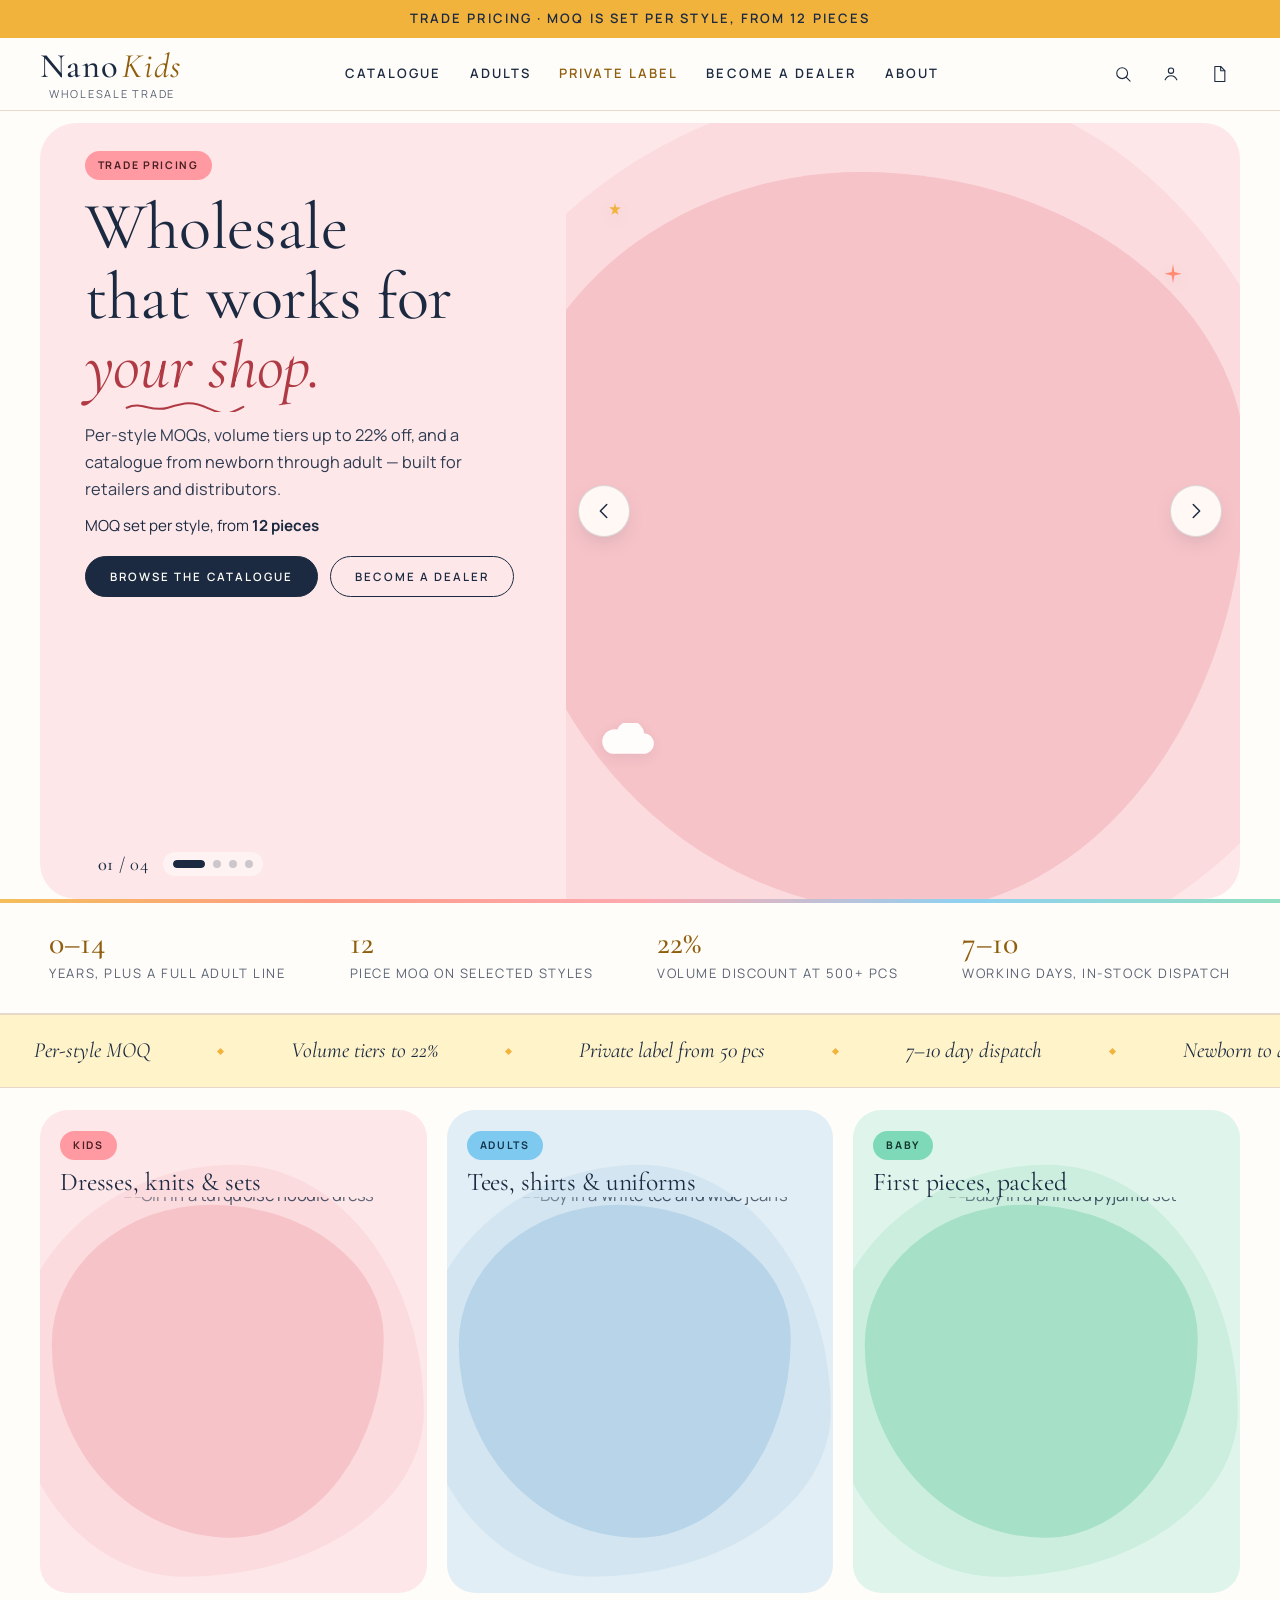
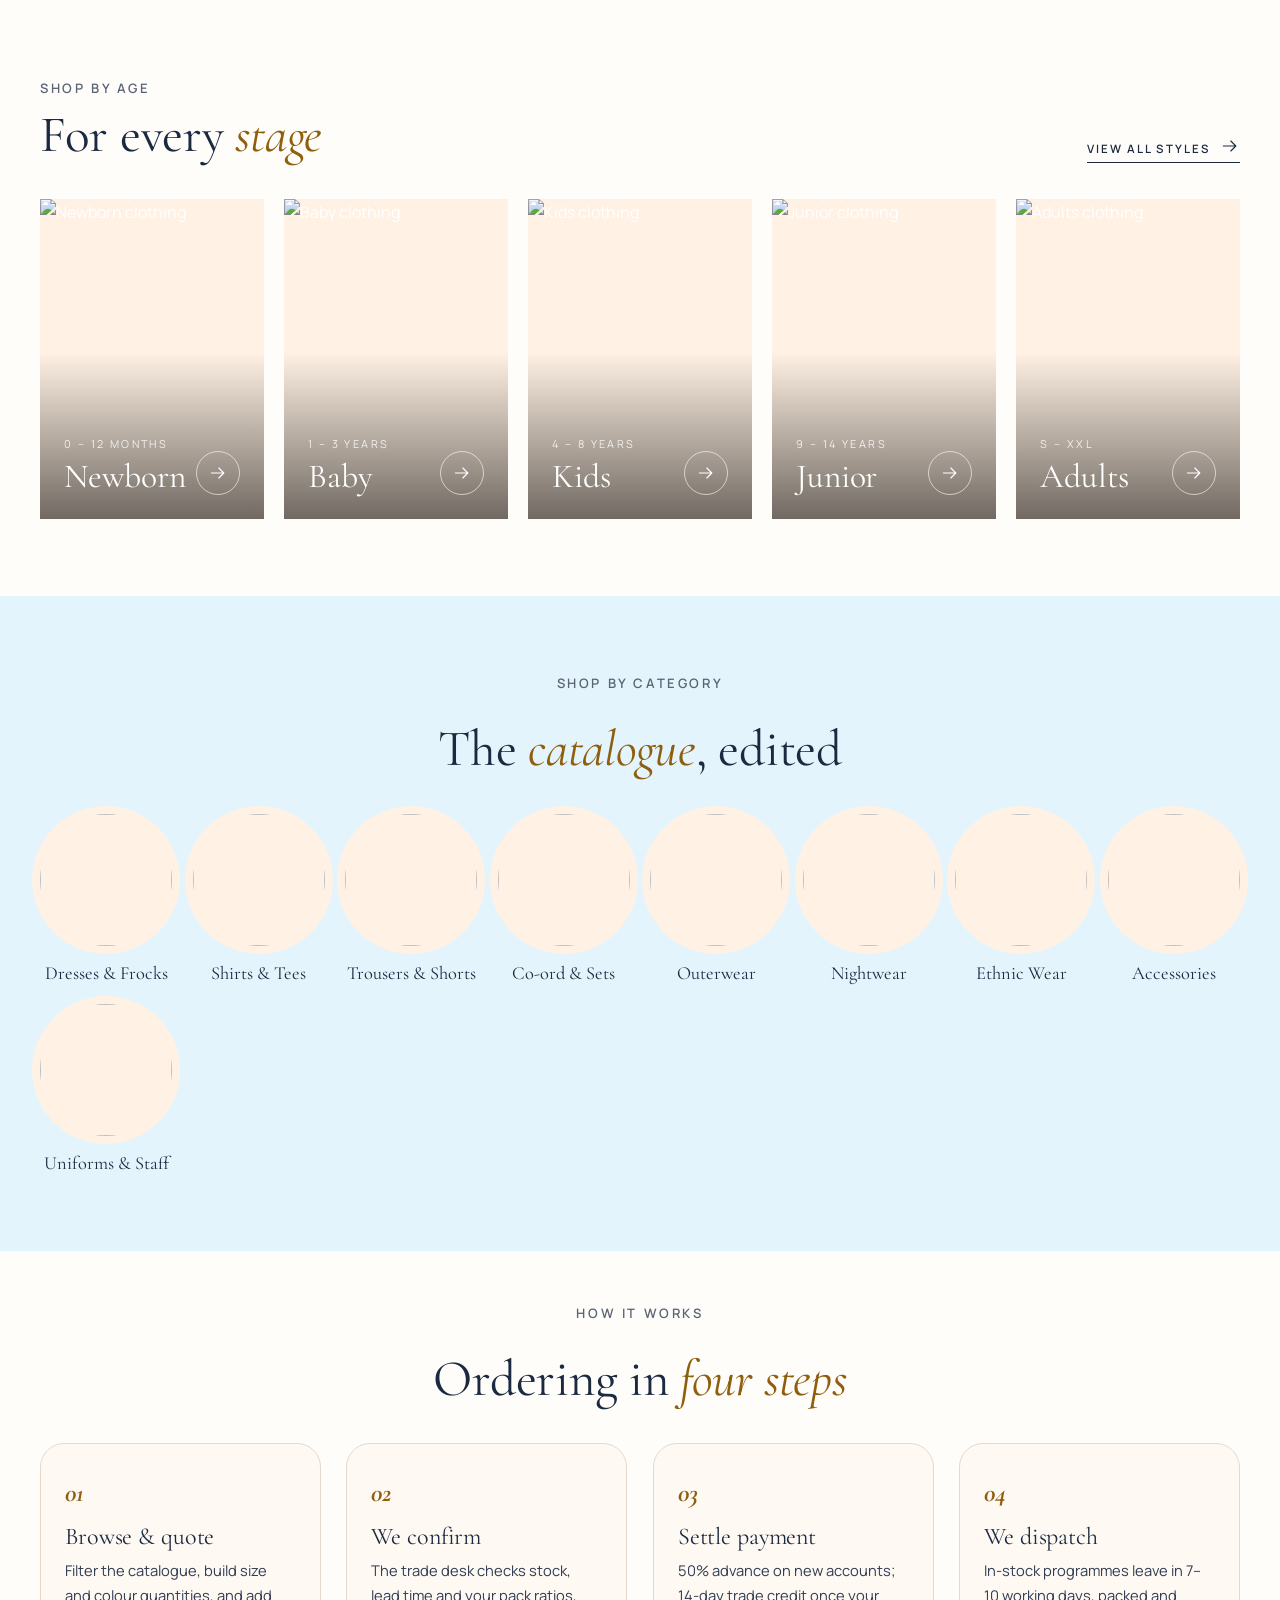
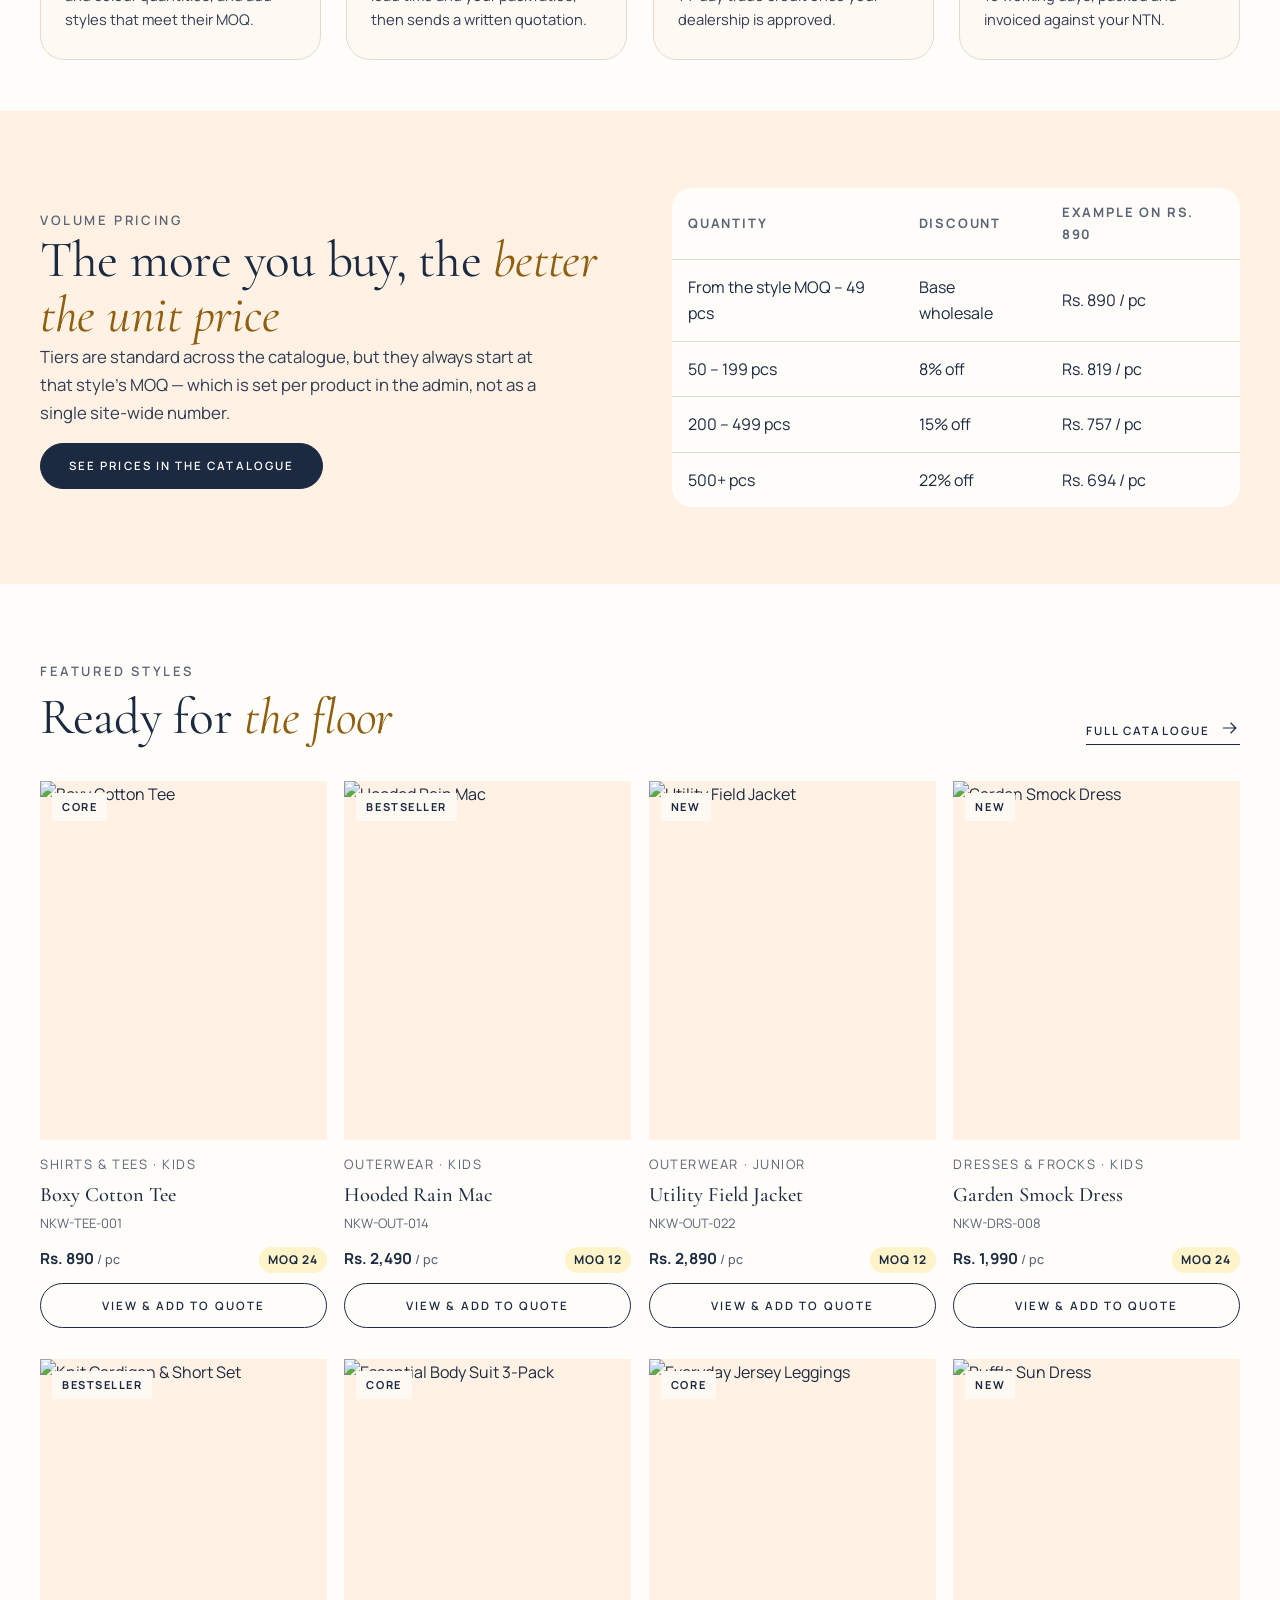
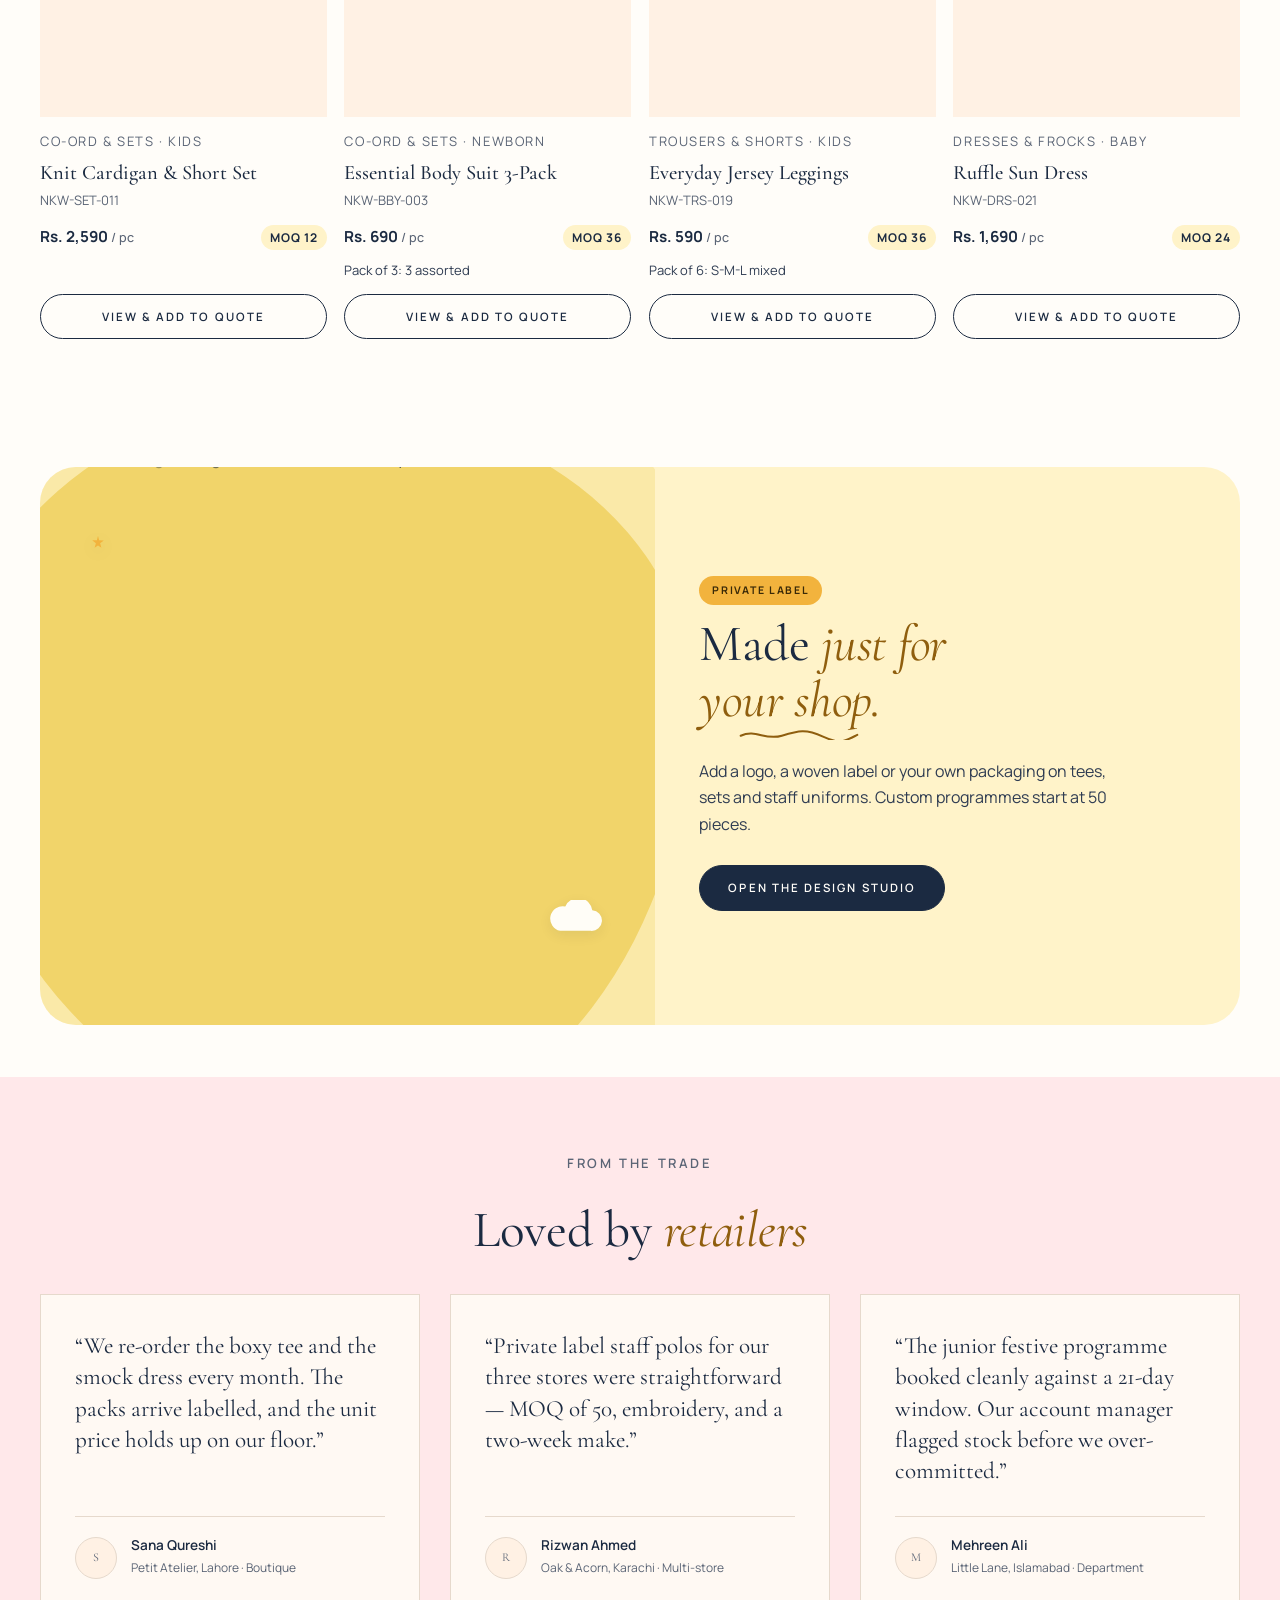
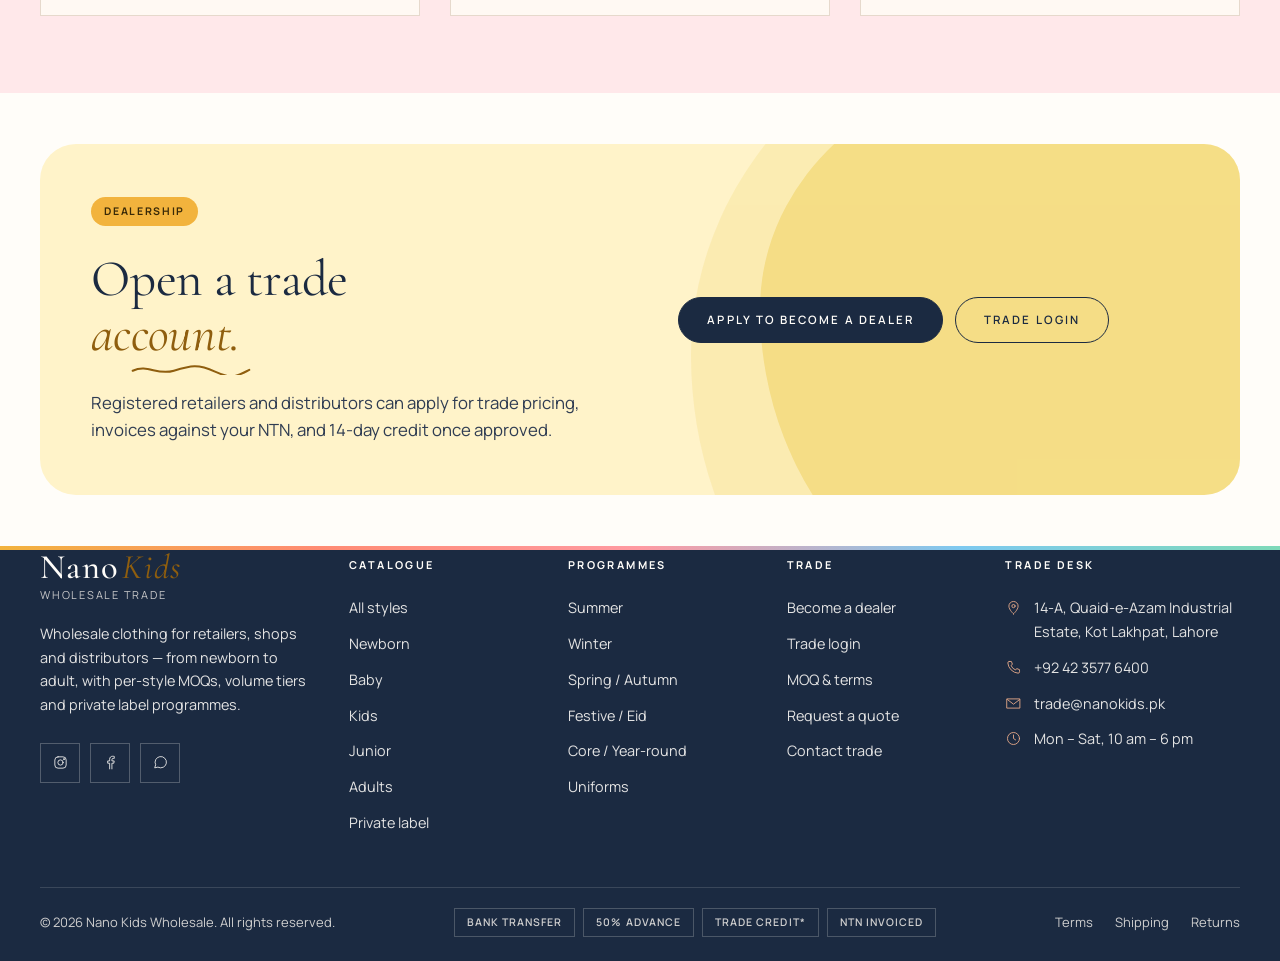
==== index.html @ cd0f7547 "Nano Kids Wholesale static UI" ====
<!DOCTYPE html>
<html lang="en">
<head>
<meta charset="utf-8">
<meta name="viewport" content="width=device-width, initial-scale=1">
<title>Nano Kids Wholesale — Trade catalogue for retailers</title>
<meta name="description" content="Wholesale clothing for retailers and distributors. Per-style MOQs, volume tiers, private label, and a catalogue from newborn to adult.">
<link rel="preconnect" href="https://fonts.googleapis.com">
<link rel="preconnect" href="https://fonts.gstatic.com" crossorigin>
<link href="https://fonts.googleapis.com/css2?family=Cormorant+Garamond:ital,wght@0,400;0,500;0,600;1,400;1,500&family=Manrope:wght@400;500;600;700&display=swap" rel="stylesheet">
<link rel="icon" href="favicon.svg" type="image/svg+xml">
<link rel="icon" href="favicon.ico" sizes="32x32">
<link rel="stylesheet" href="css/style.css">
</head>
<body data-page="home">
<main id="main">

  <section class="hero-slider hero-slider--light" aria-roledescription="carousel" aria-label="Wholesale programmes" id="heroSlider">
    <div class="hero-stage">
    <div class="hero-slides">
      <article class="hero-slide is-on hero-slide--blush" data-pos="left" aria-hidden="false" aria-label="Slide 1 of 4">
        <div class="hero-slide-inner">
          <div class="hero-slide-copy">
            <span class="hero-pill">Trade pricing</span>
            <h1>Wholesale that works for <em>your shop.<svg class="squiggle" viewBox="0 0 140 14" fill="none" aria-hidden="true"><path d="M2 9c18-8 28 6 48 0s28-8 48 1 22 7 40-2" stroke="currentColor" stroke-width="2.4" stroke-linecap="round"/></svg></em></h1>
            <p class="lead">Per-style MOQs, volume tiers up to 22% off, and a catalogue from newborn through adult — built for retailers and distributors.</p>
            <p class="hero-offer">MOQ set per style, from <b>12 pieces</b></p>
            <div class="hero-cta">
              <a class="btn btn--pill" href="catalog.html">Browse the catalogue</a>
              <a class="btn btn--pill btn--ghost" href="apply.html">Become a dealer</a>
            </div>
          </div>
          <div class="hero-slide-media">
            <div class="hero-blob" aria-hidden="true"></div>
            <div class="hero-deco" aria-hidden="true"><svg class="deco deco-star" viewBox="0 0 24 24" style="top:10%;left:6%;color:var(--sun)"><path fill="currentColor" d="M12 2.2l1.5 6.1 6.3.2-5 3.8 1.8 6.1L12 15.2 7.4 18.4l1.8-6.1-5-3.8 6.3-.2z"/></svg><svg class="deco deco-spark" viewBox="0 0 24 24" style="top:18%;right:8%;color:var(--coral)"><path fill="currentColor" d="M12 1l1.2 7.4L20 10l-6.8 1.6L12 19l-1.2-7.4L4 10l6.8-1.6z"/></svg><svg class="deco deco-cloud" viewBox="0 0 48 28" style="bottom:18%;left:4%;color:#fff"><path fill="currentColor" d="M14 24h24a8 8 0 0 0 1-16 11 11 0 0 0-21-3A8 8 0 0 0 14 24z"/></svg></div>
            <div class="hero-photo">
              <img src="https://images.pexels.com/photos/5560031/pexels-photo-5560031.jpeg?auto=compress&amp;cs=tinysrgb&amp;w=2000" alt="A young girl in a pink knit sweater, photographed in a white studio" width="2000" height="3000">
            </div>
          </div>
        </div>
      </article>
      <article class="hero-slide hero-slide--sky" data-pos="left" aria-hidden="true" aria-label="Slide 2 of 4">
        <div class="hero-slide-inner">
          <div class="hero-slide-copy">
            <span class="hero-pill">Fast dispatch</span>
            <h1>Stocked programmes, <em>reliable lead times.<svg class="squiggle" viewBox="0 0 140 14" fill="none" aria-hidden="true"><path d="M2 9c18-8 28 6 48 0s28-8 48 1 22 7 40-2" stroke="currentColor" stroke-width="2.4" stroke-linecap="round"/></svg></em></h1>
            <p class="lead">In-stock styles leave the warehouse in 7–10 working days. Made-to-order and festive programmes are booked against a confirmed window.</p>
            <p class="hero-offer">Average dispatch <b>7–10 working days</b></p>
            <div class="hero-cta">
              <a class="btn btn--pill" href="faq.html">Read trade terms</a>
              <a class="btn btn--pill btn--ghost" href="apply.html">Become a dealer</a>
            </div>
          </div>
          <div class="hero-slide-media">
            <div class="hero-blob" aria-hidden="true"></div>
            <div class="hero-deco" aria-hidden="true"><svg class="deco deco-star" viewBox="0 0 24 24" style="top:22%;right:6%;color:var(--sun)"><path fill="currentColor" d="M12 2.2l1.5 6.1 6.3.2-5 3.8 1.8 6.1L12 15.2 7.4 18.4l1.8-6.1-5-3.8 6.3-.2z"/></svg><svg class="deco deco-cloud" viewBox="0 0 48 28" style="bottom:16%;right:8%;color:#fff"><path fill="currentColor" d="M14 24h24a8 8 0 0 0 1-16 11 11 0 0 0-21-3A8 8 0 0 0 14 24z"/></svg><svg class="deco deco-spark" viewBox="0 0 24 24" style="bottom:30%;left:6%;color:var(--sky)"><path fill="currentColor" d="M12 1l1.2 7.4L20 10l-6.8 1.6L12 19l-1.2-7.4L4 10l6.8-1.6z"/></svg></div>
            <div class="hero-photo">
              <img src="https://images.pexels.com/photos/1620760/pexels-photo-1620760.jpeg?auto=compress&amp;cs=tinysrgb&amp;w=2000" alt="A girl in a navy dress and a boy in a striped set, grey studio" width="2000" height="3000">
            </div>
          </div>
        </div>
      </article>
      <article class="hero-slide hero-slide--butter" data-pos="left" aria-hidden="true" aria-label="Slide 3 of 4">
        <div class="hero-slide-inner">
          <div class="hero-slide-copy">
            <span class="hero-pill">Private label</span>
            <h1>Your name, our <em>making.<svg class="squiggle" viewBox="0 0 140 14" fill="none" aria-hidden="true"><path d="M2 9c18-8 28 6 48 0s28-8 48 1 22 7 40-2" stroke="currentColor" stroke-width="2.4" stroke-linecap="round"/></svg></em></h1>
            <p class="lead">Logo, labels and packaging on a 50-piece minimum. Use the studio to brief a tee, set or uniform programme, then add it to your quote.</p>
            <p class="hero-offer">Custom programmes from <b>50 pieces</b></p>
            <div class="hero-cta">
              <a class="btn btn--pill" href="private-label.html">Start a private label</a>
              <a class="btn btn--pill btn--ghost" href="apply.html">Become a dealer</a>
            </div>
          </div>
          <div class="hero-slide-media">
            <div class="hero-blob" aria-hidden="true"></div>
            <div class="hero-deco" aria-hidden="true"><svg class="deco deco-spark" viewBox="0 0 24 24" style="top:12%;left:8%;color:var(--sun)"><path fill="currentColor" d="M12 1l1.2 7.4L20 10l-6.8 1.6L12 19l-1.2-7.4L4 10l6.8-1.6z"/></svg><svg class="deco deco-star" viewBox="0 0 24 24" style="top:16%;right:10%;color:var(--coral)"><path fill="currentColor" d="M12 2.2l1.5 6.1 6.3.2-5 3.8 1.8 6.1L12 15.2 7.4 18.4l1.8-6.1-5-3.8 6.3-.2z"/></svg><svg class="deco deco-cloud" viewBox="0 0 48 28" style="bottom:14%;right:6%;color:#fff"><path fill="currentColor" d="M14 24h24a8 8 0 0 0 1-16 11 11 0 0 0-21-3A8 8 0 0 0 14 24z"/></svg></div>
            <div class="hero-photo">
              <img src="https://images.pexels.com/photos/17921044/pexels-photo-17921044.jpeg?auto=compress&amp;cs=tinysrgb&amp;w=2000" alt="A smiling girl in an ivory occasion dress with a flower crown" width="2000" height="3000">
            </div>
          </div>
        </div>
      </article>
      <article class="hero-slide hero-slide--mint" data-pos="left" aria-hidden="true" aria-label="Slide 4 of 4">
        <div class="hero-slide-inner">
          <div class="hero-slide-copy">
            <span class="hero-pill">Newborn to adult</span>
            <h1>One house, <em>every age.<svg class="squiggle" viewBox="0 0 140 14" fill="none" aria-hidden="true"><path d="M2 9c18-8 28 6 48 0s28-8 48 1 22 7 40-2" stroke="currentColor" stroke-width="2.4" stroke-linecap="round"/></svg></em></h1>
            <p class="lead">The same considered clothing, now including adult basics, staff uniforms and shop-floor programmes — one account, one catalogue.</p>
            <p class="hero-offer">Ages <b>0–14</b> and a full <b>adult</b> line</p>
            <div class="hero-cta">
              <a class="btn btn--pill" href="catalog.html?age=adults">Shop adult styles</a>
              <a class="btn btn--pill btn--ghost" href="apply.html">Become a dealer</a>
            </div>
          </div>
          <div class="hero-slide-media">
            <div class="hero-blob" aria-hidden="true"></div>
            <div class="hero-deco" aria-hidden="true"><svg class="deco deco-cloud" viewBox="0 0 48 28" style="top:12%;left:6%;color:#fff"><path fill="currentColor" d="M14 24h24a8 8 0 0 0 1-16 11 11 0 0 0-21-3A8 8 0 0 0 14 24z"/></svg><svg class="deco deco-star" viewBox="0 0 24 24" style="top:20%;right:8%;color:var(--sun)"><path fill="currentColor" d="M12 2.2l1.5 6.1 6.3.2-5 3.8 1.8 6.1L12 15.2 7.4 18.4l1.8-6.1-5-3.8 6.3-.2z"/></svg><svg class="deco deco-spark" viewBox="0 0 24 24" style="bottom:26%;right:10%;color:var(--mint)"><path fill="currentColor" d="M12 1l1.2 7.4L20 10l-6.8 1.6L12 19l-1.2-7.4L4 10l6.8-1.6z"/></svg></div>
            <div class="hero-photo">
              <img src="https://images.pexels.com/photos/14571367/pexels-photo-14571367.jpeg?auto=compress&amp;cs=tinysrgb&amp;w=2000" alt="Three children in white tees and grey joggers in a white studio" width="2000" height="3000">
            </div>
          </div>
        </div>
      </article>
    </div>
    <button class="hero-arrow hero-arrow--prev" type="button" aria-label="Previous slide" data-hero-prev>
      <svg viewBox="0 0 24 24" aria-hidden="true"><path d="M15 5l-7 7 7 7" fill="none" stroke="currentColor" stroke-width="1.6" stroke-linecap="round" stroke-linejoin="round"/></svg>
    </button>
    <button class="hero-arrow hero-arrow--next" type="button" aria-label="Next slide" data-hero-next>
      <svg viewBox="0 0 24 24" aria-hidden="true"><path d="M9 5l7 7-7 7" fill="none" stroke="currentColor" stroke-width="1.6" stroke-linecap="round" stroke-linejoin="round"/></svg>
    </button>
    <div class="hero-nav">
      <span class="hero-count" aria-hidden="true"><b id="heroCount">01</b> / 04</span>
      <div class="hero-dots" role="tablist" aria-label="Choose slide">
        <button class="hero-dot is-on" type="button" role="tab" aria-label="Go to slide 1" aria-current="true" data-hero-dot="0"><i></i></button>
        <button class="hero-dot" type="button" role="tab" aria-label="Go to slide 2" data-hero-dot="1"><i></i></button>
        <button class="hero-dot" type="button" role="tab" aria-label="Go to slide 3" data-hero-dot="2"><i></i></button>
        <button class="hero-dot" type="button" role="tab" aria-label="Go to slide 4" data-hero-dot="3"><i></i></button>
      </div>
    </div>
    </div>
    <p class="sr-only" id="heroStatus" aria-live="polite">Slide 1 of 4</p>
  </section>

  <div class="hero-meta-bar" data-reveal>
    <div class="wrap hero-meta">
      <div><b data-count="14" data-prefix="0–">0–14</b><span>Years, plus a full adult line</span></div>
      <div><b data-count="12" data-prefix="">12</b><span>Piece MOQ on selected styles</span></div>
      <div><b data-count="22" data-suffix="%">22%</b><span>Volume discount at 500+ pcs</span></div>
      <div><b data-count="10" data-prefix="7–">7–10</b><span>Working days, in-stock dispatch</span></div>
    </div>
  </div>

  <div class="strip" aria-hidden="true"><div class="strip-track">
    <span>Per-style MOQ</span><span>Volume tiers to 22%</span><span>Private label from 50 pcs</span><span>7–10 day dispatch</span><span>Newborn to adult</span><span>Trade credit for approved dealers</span>
    <span>Per-style MOQ</span><span>Volume tiers to 22%</span><span>Private label from 50 pcs</span><span>7–10 day dispatch</span><span>Newborn to adult</span><span>Trade credit for approved dealers</span>
  </div></div>

  <section class="promo-row">
    <div class="wrap promo-grid">
      <a class="promo-tile promo-tile--blush" href="catalog.html?age=kids">
        <div class="hero-blob" aria-hidden="true"></div>
        <div class="hero-photo"><img src="https://images.pexels.com/photos/28506036/pexels-photo-28506036.jpeg?auto=compress&amp;cs=tinysrgb&amp;w=900" alt="Girl in a turquoise hoodie dress"></div>
        <div class="promo-copy"><span class="hero-pill">Kids</span><h3>Dresses, knits &amp; sets</h3></div>
      </a>
      <a class="promo-tile promo-tile--sky" href="catalog.html?age=adults">
        <div class="hero-blob" aria-hidden="true"></div>
        <div class="hero-photo"><img src="https://images.pexels.com/photos/31703288/pexels-photo-31703288.jpeg?auto=compress&amp;cs=tinysrgb&amp;w=900" alt="Boy in a white tee and wide jeans"></div>
        <div class="promo-copy"><span class="hero-pill">Adults</span><h3>Tees, shirts &amp; uniforms</h3></div>
      </a>
      <a class="promo-tile promo-tile--mint" href="catalog.html?age=baby">
        <div class="hero-blob" aria-hidden="true"></div>
        <div class="hero-photo"><img src="https://images.pexels.com/photos/18820092/pexels-photo-18820092.jpeg?auto=compress&amp;cs=tinysrgb&amp;w=900" alt="Baby in a printed pyjama set"></div>
        <div class="promo-copy"><span class="hero-pill">Baby</span><h3>First pieces, packed</h3></div>
      </a>
    </div>
  </section>

  <section class="section">
    <div class="wrap">
      <div class="section-head" data-reveal>
        <div><span class="eyebrow">Shop by age</span><h2>For every <em>stage</em></h2></div>
        <a class="link" href="catalog.html">View all styles <svg class="ico" viewBox="0 0 24 24"><path d="M4 12h15M13 6l6 6-6 6"/></svg></a>
      </div>
      <div class="age-grid age-grid--5" id="ageGrid"></div>
    </div>
  </section>

  <section class="section section--sky">
    <div class="wrap">
      <div class="section-head section-head--center" data-reveal>
        <span class="eyebrow">Shop by category</span><h2>The <em>catalogue</em>, edited</h2>
      </div>
      <div class="cat-row" id="catRow"></div>
    </div>
  </section>

  <section class="section section--tight">
    <div class="wrap">
      <div class="section-head section-head--center" data-reveal>
        <span class="eyebrow">How it works</span><h2>Ordering in <em>four steps</em></h2>
      </div>
      <ol class="steps-row">
        <li data-reveal><b>01</b><h3>Browse &amp; quote</h3><p>Filter the catalogue, build size and colour quantities, and add styles that meet their MOQ.</p></li>
        <li data-reveal style="--d:.08s"><b>02</b><h3>We confirm</h3><p>The trade desk checks stock, lead time and your pack ratios, then sends a written quotation.</p></li>
        <li data-reveal style="--d:.16s"><b>03</b><h3>Settle payment</h3><p>50% advance on new accounts; 14-day trade credit once your dealership is approved.</p></li>
        <li data-reveal style="--d:.24s"><b>04</b><h3>We dispatch</h3><p>In-stock programmes leave in 7–10 working days, packed and invoiced against your NTN.</p></li>
      </ol>
    </div>
  </section>

  <section class="section section--sand">
    <div class="wrap tier-explainer">
      <div data-reveal>
        <span class="eyebrow">Volume pricing</span>
        <h2>The more you buy, the <em>better the unit price</em></h2>
        <p class="lead">Tiers are standard across the catalogue, but they always start at that style’s MOQ — which is set per product in the admin, not as a single site-wide number.</p>
        <a class="btn btn--pill" href="catalog.html">See prices in the catalogue</a>
      </div>
      <table class="tier-table" data-reveal>
        <thead><tr><th>Quantity</th><th>Discount</th><th>Example on Rs. 890</th></tr></thead>
        <tbody>
          <tr><td>From the style MOQ – 49 pcs</td><td>Base wholesale</td><td>Rs. 890 / pc</td></tr>
          <tr><td>50 – 199 pcs</td><td>8% off</td><td>Rs. 819 / pc</td></tr>
          <tr><td>200 – 499 pcs</td><td>15% off</td><td>Rs. 757 / pc</td></tr>
          <tr><td>500+ pcs</td><td>22% off</td><td>Rs. 694 / pc</td></tr>
        </tbody>
      </table>
    </div>
  </section>

  <section class="section">
    <div class="wrap">
      <div class="section-head" data-reveal>
        <div><span class="eyebrow">Featured styles</span><h2>Ready for <em>the floor</em></h2></div>
        <a class="link" href="catalog.html">Full catalogue <svg class="ico" viewBox="0 0 24 24"><path d="M4 12h15M13 6l6 6-6 6"/></svg></a>
      </div>
      <div class="products" id="featuredGrid"></div>
    </div>
  </section>

  <section class="section section--tight">
    <div class="wrap">
      <div class="promo-banner promo-banner--butter">
        <div class="promo-banner-media">
          <div class="hero-blob" aria-hidden="true"></div>
          <div class="hero-deco" aria-hidden="true"><svg class="deco deco-star" viewBox="0 0 24 24" style="top:12%;left:8%;color:var(--sun)"><path fill="currentColor" d="M12 2.2l1.5 6.1 6.3.2-5 3.8 1.8 6.1L12 15.2 7.4 18.4l1.8-6.1-5-3.8 6.3-.2z"/></svg><svg class="deco deco-cloud" viewBox="0 0 48 28" style="bottom:16%;right:8%;color:#fff"><path fill="currentColor" d="M14 24h24a8 8 0 0 0 1-16 11 11 0 0 0-21-3A8 8 0 0 0 14 24z"/></svg></div>
          <div class="hero-photo"><img src="https://images.pexels.com/photos/29668580/pexels-photo-29668580.jpeg?auto=compress&amp;cs=tinysrgb&amp;w=1800" alt="A girl in a gold floral dress and a boy in a formal set, studio"></div>
        </div>
        <div class="promo-banner-copy" data-reveal>
          <span class="hero-pill">Private label</span>
          <h2>Made <em>just for your shop.<svg class="squiggle" viewBox="0 0 140 14" fill="none" aria-hidden="true"><path d="M2 9c18-8 28 6 48 0s28-8 48 1 22 7 40-2" stroke="currentColor" stroke-width="2.4" stroke-linecap="round"/></svg></em></h2>
          <p>Add a logo, a woven label or your own packaging on tees, sets and staff uniforms. Custom programmes start at 50 pieces.</p>
          <a class="btn btn--pill" href="private-label.html">Open the design studio</a>
        </div>
      </div>
    </div>
  </section>

  <section class="section section--blush">
    <div class="wrap">
      <div class="section-head section-head--center" data-reveal><span class="eyebrow">From the trade</span><h2>Loved by <em>retailers</em></h2></div>
      <div class="testi-grid">
        <figure class="testi" data-reveal><blockquote>“We re-order the boxy tee and the smock dress every month. The packs arrive labelled, and the unit price holds up on our floor.”</blockquote><figcaption><span class="avatar">S</span><div><b>Sana Qureshi</b><span>Petit Atelier, Lahore · Boutique</span></div></figcaption></figure>
        <figure class="testi" data-reveal style="--d:.1s"><blockquote>“Private label staff polos for our three stores were straightforward — MOQ of 50, embroidery, and a two-week make.”</blockquote><figcaption><span class="avatar">R</span><div><b>Rizwan Ahmed</b><span>Oak &amp; Acorn, Karachi · Multi-store</span></div></figcaption></figure>
        <figure class="testi" data-reveal style="--d:.2s"><blockquote>“The junior festive programme booked cleanly against a 21-day window. Our account manager flagged stock before we over-committed.”</blockquote><figcaption><span class="avatar">M</span><div><b>Mehreen Ali</b><span>Little Lane, Islamabad · Department</span></div></figcaption></figure>
      </div>
    </div>
  </section>

  <section class="section section--tight">
    <div class="wrap">
      <div class="news-panel dealer-cta">
        <div class="hero-blob" aria-hidden="true"></div>
        <div class="news-inner">
          <div data-reveal>
            <span class="hero-pill">Dealership</span>
            <h2>Open a trade <em>account.<svg class="squiggle" viewBox="0 0 140 14" fill="none" aria-hidden="true"><path d="M2 9c18-8 28 6 48 0s28-8 48 1 22 7 40-2" stroke="currentColor" stroke-width="2.4" stroke-linecap="round"/></svg></em></h2>
            <p class="lead">Registered retailers and distributors can apply for trade pricing, invoices against your NTN, and 14-day credit once approved.</p>
          </div>
          <div data-reveal style="--d:.1s" class="dealer-cta-actions">
            <a class="btn btn--pill" href="apply.html">Apply to become a dealer</a>
            <a class="btn btn--pill btn--ghost" href="login.html">Trade login</a>
          </div>
        </div>
      </div>
    </div>
  </section>

</main>
<script src="js/data.js"></script>
<script src="js/main.js"></script>
</body>
</html>
---- css/style.css ----
/* ==========================================================================
   NANO KIDS — Design system & shared styles
   Palette: ivory / ink / terracotta, plus muted kid-friendly pastels.
   Type: Cormorant Garamond + Manrope.
   Sections: 01 Tokens · 02 Base · 03 Layout · 04 Buttons/Forms · 05 Header
             06 Home sections · 07 Product card · 08 Shop · 09 Product page
             10 Customize · 11 Cart/Checkout · 12 Drawers/Modals · 13 Footer
             14 Utilities/Animation · 15 Responsive
   ========================================================================== */

/* 01 — TOKENS ------------------------------------------------------------ */
:root {
  --ivory: #FFFDF9;
  --paper: #FFF9F3;
  --sand: #FFF1E4;
  --stone: #E8DFD4;
  --line: #E6D9CC;
  --ink: #1B2A41;
  --ink-2: #2F3C52;
  --muted: #5A6475;
  --accent: #F2B33D;       /* sunny mustard — cheerful highlight */
  --accent-dark: #D9961F;
  --accent-text: #8F5E0E;  /* WCAG AA gold on ivory / pastels */
  --accent-tint: #FFF0C9;
  --ok: #3BAF8A;

  /* cheerful, warm, playful pastels — tasteful, never neon */
  --sun: #F2B33D;
  --sun-tint: #FFF3C9;
  --mint: #7ED9B8;
  --mint-tint: #E3F8F0;
  --sky: #7EC9F0;
  --sky-tint: #E3F4FC;
  --blush: #FF9AA2;
  --blush-tint: #FFE8EA;
  --coral: #FF8B73;
  --coral-tint: #FFE6DF;

  --serif: "Cormorant Garamond", "Playfair Display", Georgia, serif;
  --sans: "Manrope", "Inter", system-ui, -apple-system, "Segoe UI", sans-serif;

  --wrap: 1360px;
  --gutter: clamp(16px, 3.2vw, 40px);
  --ease: cubic-bezier(.22, .61, .36, 1);
  --header-h: 72px;
  --announce-h: 38px;
  --chrome-h: calc(var(--announce-h) + var(--header-h));
}

/* 02 — BASE -------------------------------------------------------------- */
*, *::before, *::after { box-sizing: border-box; }
html { scroll-behavior: smooth; -webkit-text-size-adjust: 100%; }
body {
  margin: 0; background: var(--ivory); color: var(--ink); overflow-x: hidden;
  font-family: var(--sans); font-size: 16px; line-height: 1.65; font-weight: 400;
  -webkit-font-smoothing: antialiased; text-rendering: optimizeLegibility;
}
body.no-scroll { overflow: hidden; }
img, svg { display: block; max-width: 100%; }
img { height: auto; }
a { color: inherit; text-decoration: none; }
button { font: inherit; color: inherit; background: none; border: 0; padding: 0; cursor: pointer; }
ul { list-style: none; margin: 0; padding: 0; }
h1, h2, h3, h4 { font-family: var(--serif); font-weight: 400; line-height: 1.08; margin: 0; letter-spacing: -.005em; }
h1 { font-size: clamp(3rem, 6.4vw, 6rem); }
h2 { font-size: clamp(2.2rem, 4vw, 3.5rem); }
h3 { font-size: clamp(1.4rem, 2vw, 1.75rem); }
h1 em, h2 em, h3 em { font-style: italic; color: var(--accent-text); }
p { margin: 0 0 1em; }
::selection { background: var(--accent-tint); }
:focus-visible { outline: 1.5px solid var(--accent); outline-offset: 3px; }
.eyebrow { font-size: 13px; letter-spacing: .2em; text-transform: uppercase; font-weight: 600; color: var(--muted); }
.lead { font-size: 1.05rem; color: var(--ink-2); max-width: 52ch; }
.serif { font-family: var(--serif); }
.muted { color: var(--muted); }

/* 03 — LAYOUT ------------------------------------------------------------ */
.wrap { width: 100%; max-width: calc(var(--wrap) + var(--gutter) * 2); margin: 0 auto; padding: 0 var(--gutter); }
.section { padding: clamp(48px, 6vw, 88px) 0; }
.section--tight { padding: clamp(32px, 4vw, 56px) 0; }
.section--sand { background: var(--sand); }
.section--paper { background: var(--paper); }
.section--ink { background: var(--ink); color: var(--ivory); }
.section--sun { background: var(--sun-tint); }
.section--mint { background: var(--mint-tint); }
.section--sky { background: var(--sky-tint); }
.section--blush { background: var(--blush-tint); }
.section--coral { background: var(--coral-tint); }
.section { position: relative; }
.section-head { display: flex; align-items: flex-end; justify-content: space-between; gap: 20px; margin-bottom: clamp(20px, 3vw, 36px); }
.section-head .eyebrow { display: block; margin-bottom: 8px; }
.section-head--center { flex-direction: column; align-items: center; text-align: center; }
.hairline { border: 0; border-top: 1px solid var(--line); margin: 0; }
.grid { display: grid; gap: clamp(16px, 2vw, 28px); }

/* 04 — BUTTONS / LINKS / FORMS ------------------------------------------ */
.btn {
  position: relative; display: inline-flex; align-items: center; justify-content: center; gap: 10px;
  padding: 16px 32px; border: 1px solid var(--ink); background: var(--ink); color: var(--ivory);
  font-size: .72rem; font-weight: 600; letter-spacing: .18em; text-transform: uppercase; line-height: 1;
  overflow: hidden; isolation: isolate; transition: color .4s var(--ease), border-color .4s var(--ease);
}
.btn::before { content: ""; position: absolute; inset: 0; background: var(--accent); transform: translateY(101%); transition: transform .45s var(--ease); z-index: -1; }
.btn:hover::before { transform: translateY(0); }
.btn:hover { border-color: var(--accent); }
.btn--ghost { background: transparent; color: var(--ink); }
.btn--ghost::before { background: var(--ink); }
.btn--ghost:hover { color: var(--ivory); border-color: var(--ink); }
.btn--light { background: var(--ivory); color: var(--ink); border-color: var(--ivory); }
.btn--light::before { background: var(--accent); }
.btn--light:hover { color: #fff; border-color: var(--accent); }
.btn--outline-light { background: transparent; color: var(--ivory); border-color: rgba(247,243,238,.55); }
.btn--outline-light::before { background: var(--ivory); }
.btn--outline-light:hover { color: var(--ink); border-color: var(--ivory); }
.btn--block { width: 100%; }
.btn--sm { padding: 12px 20px; }
.btn[disabled] { opacity: .45; pointer-events: none; }
.btn--pill { border-radius: 999px; padding: 16px 28px; }
.hero-cta .btn--pill, .promo-banner-copy .btn--pill, .page-banner-copy .btn--pill, .news-form .btn--pill, .diy-copy .btn--pill, .about-hero .btn--pill { border-radius: 999px; }

.link { position: relative; display: inline-block; font-size: .72rem; font-weight: 600; letter-spacing: .18em; text-transform: uppercase; padding-bottom: 5px; }
.link::after { content: ""; position: absolute; left: 0; bottom: 0; width: 100%; height: 1px; background: currentColor; transform-origin: right; transition: transform .5s var(--ease); }
.link:hover::after { transform: scaleX(0); transform-origin: right; animation: underlineIn .5s .25s var(--ease) forwards; }
@keyframes underlineIn { from { transform: scaleX(0); transform-origin: left; } to { transform: scaleX(1); transform-origin: left; } }
.link .ico { display: inline-block; vertical-align: -3px; margin-left: 6px; transition: transform .4s var(--ease); }
.link:hover .ico { transform: translateX(4px); }

.ico { width: 20px; height: 20px; stroke: currentColor; fill: none; stroke-width: 1.3; stroke-linecap: round; stroke-linejoin: round; }

label.field-label, .field > label, .field > span { display: block; font-size: 13px; letter-spacing: .14em; text-transform: uppercase; font-weight: 600; color: var(--ink-2); margin-bottom: 8px; }
input[type=text], input[type=email], input[type=tel], input[type=search], input[type=number], input[type=password], select, textarea {
  width: 100%; padding: 14px 16px; background: var(--paper); border: 1px solid var(--line); border-radius: 0;
  font: inherit; font-size: .92rem; color: var(--ink); transition: border-color .3s, background .3s; appearance: none; -webkit-appearance: none;
}
select { background-image: url("data:image/svg+xml,%3Csvg xmlns='http://www.w3.org/2000/svg' width='12' height='8' viewBox='0 0 12 8' fill='none' stroke='%231F1D1A' stroke-width='1.2'%3E%3Cpath d='M1 1.5l5 5 5-5'/%3E%3C/svg%3E"); background-repeat: no-repeat; background-position: right 16px center; padding-right: 40px; }
textarea { min-height: 130px; resize: vertical; }
input:focus, select:focus, textarea:focus { outline: none; border-color: var(--ink); background: #fff; }
::placeholder { color: var(--muted); opacity: 1; }
::placeholder { color: #A59E93; }
.field { margin-bottom: 18px; }
.field-row { display: grid; grid-template-columns: 1fr 1fr; gap: 16px; }
.form-success { display: none; padding: 28px; border: 1px solid var(--line); background: var(--paper); text-align: center; }
.form-success.show { display: block; animation: fadeUp .6s var(--ease); }
.form-success h3 { margin-bottom: 8px; }
.form-success .ico { margin: 0 auto 14px; width: 34px; height: 34px; color: var(--accent); }

/* custom checkbox / radio */
.check { position: relative; display: flex; align-items: center; gap: 10px; cursor: pointer; font-size: .88rem; color: var(--ink-2); line-height: 1.3; }
.check input { position: absolute; opacity: 0; pointer-events: none; }
.check .box { flex: none; width: 16px; height: 16px; border: 1px solid #A59E93; background: var(--paper); display: grid; place-items: center; transition: .25s; }
.check .box::after { content: ""; width: 8px; height: 8px; background: var(--ink); transform: scale(0); transition: transform .25s var(--ease); }
.check input:checked + .box { border-color: var(--ink); }
.check input:checked + .box::after { transform: scale(1); }
.check input:focus-visible + .box { outline: 1.5px solid var(--accent); outline-offset: 2px; }
.check .count { margin-left: auto; font-size: .75rem; color: var(--muted); }
.check:hover { color: var(--ink); }
.radio .box { border-radius: 50%; }
.radio .box::after { border-radius: 50%; }

/* chips (sizes etc.) */
.chips { display: flex; flex-wrap: wrap; gap: 8px; }
.chip { min-width: 52px; padding: 10px 14px; border: 1px solid var(--line); background: transparent; font-size: .8rem; text-align: center; transition: .25s; position: relative; }
.chip:hover { border-color: var(--ink); }
.chip.is-on { background: var(--ink); color: var(--ivory); border-color: var(--ink); }
.chip.is-off { color: #B5AEA2; text-decoration: line-through; pointer-events: none; }
.swatches { display: flex; flex-wrap: wrap; gap: 10px; }
.swatch { width: 26px; height: 26px; border-radius: 50%; background: var(--c); box-shadow: inset 0 0 0 1px rgba(0,0,0,.14); position: relative; transition: transform .25s; }
.swatch::after { content: ""; position: absolute; inset: -5px; border: 1px solid transparent; border-radius: 50%; transition: border-color .25s; }
.swatch:hover { transform: scale(1.08); }
.swatch.is-on::after { border-color: var(--ink); }
.swatch--lg { width: 34px; height: 34px; }

/* 05 — HEADER ------------------------------------------------------------ */
.site-chrome { position: sticky; top: 0; z-index: 80; background: var(--ivory); isolation: isolate; }
.site-chrome.is-scrolled { box-shadow: 0 8px 28px -16px rgba(27,42,65,.4); }
.announce { background: var(--sun); color: var(--ink); font-size: 13px; letter-spacing: .16em; text-transform: uppercase; font-weight: 600; height: var(--announce-h); position: relative; overflow: hidden; z-index: 2; }
.announce-msg { position: absolute; inset: 0; display: flex; align-items: center; justify-content: center; opacity: 0; transform: translateY(8px); transition: opacity .6s, transform .6s var(--ease); text-align: center; padding: 0 16px; white-space: nowrap; }
.announce-msg.is-on { opacity: 1; transform: none; }
.announce a { border-bottom: 1px solid rgba(27,42,65,.45); margin-left: 10px; }
.site-header { position: relative; z-index: 3; background: var(--ivory); border-bottom: 1px solid var(--line); }
.header-inner { height: var(--header-h); display: grid; grid-template-columns: auto 1fr auto; align-items: center; gap: clamp(20px, 3vw, 56px); }
.header-inner .logo { grid-column: 1; grid-row: 1; }
.header-inner .main-nav { grid-column: 2; grid-row: 1; justify-content: center; }
.header-inner .header-actions { grid-column: 3; grid-row: 1; }
.main-nav { display: flex; gap: clamp(18px, 2.2vw, 36px); align-items: center; height: 100%; }
.main-nav > li { height: 100%; display: flex; align-items: center; }
.main-nav a, .main-nav button { white-space: nowrap; font-size: 13px; letter-spacing: .16em; text-transform: uppercase; font-weight: 600; position: relative; padding: 8px 0; }
.main-nav a::after, .main-nav button::after { content: ""; position: absolute; left: 0; bottom: 2px; height: 1px; width: 100%; background: var(--ink); transform: scaleX(0); transform-origin: left; transition: transform .4s var(--ease); }
.main-nav a:hover::after, .main-nav button:hover::after, .main-nav a.is-active::after { transform: scaleX(1); }
.main-nav .nav-accent { color: var(--accent-text); }
.main-nav .nav-accent::after { background: var(--accent-text); }
.logo { text-align: center; line-height: 1; display: inline-flex; flex-direction: column; align-items: center; }
.logo-word { font-family: var(--serif); font-size: 2.15rem; font-weight: 500; letter-spacing: .04em; }
.logo-word i { font-weight: 400; color: var(--accent-text); margin-left: .08em; }
.logo-sub { font-size: 11px; letter-spacing: .22em; text-transform: uppercase; color: var(--muted); margin-top: 4px; padding-left: .2em; }
.header-actions { display: flex; justify-content: flex-end; align-items: center; gap: 6px; }
.icon-btn { position: relative; width: 42px; height: 42px; display: grid; place-items: center; transition: color .25s, transform .25s; }
.icon-btn:hover { color: var(--accent); }
.icon-btn .badge { position: absolute; top: 4px; right: 2px; min-width: 17px; height: 17px; padding: 0 4px; border-radius: 9px; background: var(--accent); color: var(--ink); font-size: 11px; font-weight: 700; display: grid; place-items: center; line-height: 1; transform: scale(0); transition: transform .35s var(--ease); }
.icon-btn .badge.has { transform: scale(1); }
.icon-btn .badge.bump { animation: bump .5s var(--ease); }
@keyframes bump { 40% { transform: scale(1.4); } }
.menu-toggle { display: none; grid-column: 1; grid-row: 1; }

/* mega menu */
.has-mega { position: static; }
.mega { position: absolute; left: 0; right: 0; top: 100%; background: var(--ivory); border-bottom: 1px solid var(--line); opacity: 0; visibility: hidden; transform: translateY(-6px); transition: .28s var(--ease); box-shadow: 0 18px 32px -20px rgba(27,42,65,.28); z-index: 5; }
.has-mega:hover .mega, .has-mega:focus-within .mega { opacity: 1; visibility: visible; transform: none; }
.mega-inner { display: grid; grid-template-columns: repeat(4, minmax(0, 1fr)); gap: 8px 28px; padding: 18px var(--gutter) 14px; max-width: calc(var(--wrap) + var(--gutter) * 2); margin: 0 auto; max-height: min(360px, calc(100vh - var(--chrome-h) - 48px)); overflow: auto; }
.mega h4 { font-family: var(--sans); font-size: 13px; letter-spacing: .16em; text-transform: uppercase; font-weight: 700; color: var(--ink-2); margin: 0 0 8px; }
.mega li { margin-bottom: 0; }
.mega li a { font-family: var(--serif); font-size: 1.05rem; display: block; letter-spacing: 0; text-transform: none; font-weight: 400; line-height: 1.2; padding: 5px 0; }
.mega li a::after { display: none; }
.mega li a:hover { color: var(--accent-text); }
.mega li a small { font-family: var(--sans); font-size: 12px; color: var(--muted); margin-left: 6px; font-style: normal; }
.mega-foot { padding: 0 var(--gutter) 16px; max-width: calc(var(--wrap) + var(--gutter) * 2); margin: 0 auto; }
.mega-cta { display: inline-flex; align-items: center; gap: 8px; font-size: 13px; letter-spacing: .14em; text-transform: uppercase; font-weight: 700; color: var(--accent-text); padding-top: 4px; border-top: 1px solid var(--line); width: 100%; padding-top: 12px; }
.mega-cta:hover { color: var(--ink); }
.mega-feature { position: relative; display: none; aspect-ratio: 16/10; overflow: hidden; max-height: 160px; }
.mega-feature img { width: 100%; height: 100%; object-fit: cover; transition: transform 1.2s var(--ease); }
.mega-feature:hover img { transform: scale(1.05); }
.mega-feature span { position: absolute; left: 18px; bottom: 16px; background: var(--ivory); padding: 8px 14px; font-size: .68rem; letter-spacing: .18em; text-transform: uppercase; font-weight: 600; }

/* search overlay */
.search-overlay { position: fixed; inset: 0; z-index: 90; background: var(--ivory); transform: translateY(-100%); transition: transform .6s var(--ease); overflow-y: auto; }
.search-overlay.open { transform: none; }
.search-top { display: flex; align-items: center; gap: 20px; padding: 32px var(--gutter); max-width: 1100px; margin: 0 auto; }
.search-top input { border: 0; border-bottom: 1px solid var(--ink); background: transparent; font-family: var(--serif); font-size: clamp(1.8rem, 4vw, 3rem); padding: 10px 0; }
.search-top input:focus { background: transparent; }
.search-body { max-width: 1100px; margin: 0 auto; padding: 8px var(--gutter) 60px; }
.search-hints { display: flex; flex-wrap: wrap; gap: 10px; margin: 8px 0 36px; }
.search-hints a { padding: 8px 16px; border: 1px solid var(--line); font-size: .8rem; transition: .25s; }
.search-hints a:hover { background: var(--ink); color: var(--ivory); border-color: var(--ink); }
.search-results { display: grid; grid-template-columns: repeat(4, 1fr); gap: 20px; }
.search-item img { aspect-ratio: 4/5; object-fit: cover; width: 100%; background: var(--sand); }
.search-item h5 { font-family: var(--serif); font-size: 1.1rem; font-weight: 500; margin: 10px 0 2px; }
.search-item span { font-size: .85rem; color: var(--muted); }

/* mobile menu */
.mobile-menu { position: fixed; top: 0; left: 0; bottom: 0; width: min(92vw, 420px); z-index: 100; background: var(--ivory); transform: translateX(-102%); transition: transform .55s var(--ease); display: flex; flex-direction: column; overflow-y: auto; }
.mobile-menu.open { transform: none; }
.mm-top { display: flex; align-items: center; justify-content: space-between; padding: 18px 22px; border-bottom: 1px solid var(--line); }
.mm-list { padding: 8px 22px 30px; flex: 1; }
.mm-list > li { border-bottom: 1px solid var(--line); }
.mm-list > li > a, .mm-acc-btn { display: flex; justify-content: space-between; align-items: center; width: 100%; padding: 20px 0; font-family: var(--serif); font-size: 1.7rem; }
.mm-acc-btn .ico { transition: transform .35s var(--ease); }
.mm-acc-btn[aria-expanded=true] .ico { transform: rotate(45deg); }
.mm-sub { max-height: 0; overflow: hidden; transition: max-height .5s var(--ease); }
.mm-sub-inner { padding: 0 0 20px 4px; }
.mm-sub h5 { font-family: var(--sans); font-size: .64rem; letter-spacing: .22em; text-transform: uppercase; color: var(--muted); margin: 14px 0 8px; font-weight: 700; }
.mm-sub a { display: inline-block; margin: 0 16px 8px 0; font-size: .95rem; }
.mm-foot { padding: 20px 22px 28px; border-top: 1px solid var(--line); font-size: .85rem; color: var(--muted); }
.scrim { position: fixed; inset: 0; z-index: 85; background: rgba(31,29,26,.45); opacity: 0; visibility: hidden; transition: .45s; }
.scrim.show { opacity: 1; visibility: visible; }

/* 06 — HOME -------------------------------------------------------------- */
/* Campaign hero — colored panels, integrated photos, brand typography */
.hero-slider { position: relative; width: 100%; background: var(--ivory); color: var(--ink); padding: 12px var(--gutter) 0; overflow: hidden; }
.hero-stage { position: relative; border-radius: 36px; overflow: hidden; height: calc(100vh - var(--header-h) - 52px); min-height: 600px; max-height: 820px; }
.hero-slides { position: relative; display: grid; height: 100%; }
.hero-slide {
  grid-area: 1 / 1;
  position: relative;
  height: 100%;
  opacity: 0; visibility: hidden;
  transition: opacity 1.1s var(--ease), visibility 1.1s var(--ease);
  z-index: 1;
  background: var(--slide-tint, var(--blush-tint));
  color: var(--ink);
}
.hero-slide.is-on { opacity: 1; visibility: visible; z-index: 2; }

.hero-slide--blush { --slide-tint: #FDE7E9; --slide-blob: #F5C2C8; --slide-pill-bg: #FF9AA2; --slide-pill-fg: #4A2024; --slide-em: #B03A44; --squiggle: #B03A44; }
.hero-slide--sky   { --slide-tint: #E2EEF5; --slide-blob: #B7D4E8; --slide-pill-bg: #7EC9F0; --slide-pill-fg: #14344A; --slide-em: #1E5A7A; --squiggle: #1E5A7A; }
.hero-slide--butter{ --slide-tint: #FFF3C9; --slide-blob: #F0D36A; --slide-pill-bg: #F2B33D; --slide-pill-fg: #3A2A08; --slide-em: #8F5E0E; --squiggle: #8F5E0E; }
.hero-slide--mint  { --slide-tint: #DFF5EC; --slide-blob: #A5E0C6; --slide-pill-bg: #7ED9B8; --slide-pill-fg: #14362C; --slide-em: #1F6F55; --squiggle: #1F6F55; }

.hero-slide-inner {
  display: grid;
  grid-template-columns: minmax(280px, 0.92fr) 1.18fr;
  align-items: stretch;
  height: 100%;
  position: relative;
  z-index: 1;
}
.hero-slide-copy {
  position: relative;
  z-index: 2;
  display: flex;
  flex-direction: column;
  justify-content: flex-start;
  align-items: flex-start;
  text-align: left;
  padding: 28px clamp(22px, 3.5vw, 48px) 56px;
  max-width: none;
}
.hero-pill {
  display: inline-flex;
  align-items: center;
  padding: 6px 13px;
  border-radius: 999px;
  background: var(--slide-pill-bg, var(--accent));
  color: var(--slide-pill-fg, var(--ink));
  font-size: .66rem;
  font-weight: 700;
  letter-spacing: .16em;
  text-transform: uppercase;
  margin-bottom: 12px;
}
.hero-slide-copy h1 {
  font-size: clamp(2.5rem, 5.2vw, 4.8rem);
  margin: 0 0 10px;
  color: var(--ink);
  max-width: 12ch;
  line-height: 1.04;
}
.hero-slide-copy h1 em,
.promo-banner-copy h2 em,
.page-banner-copy h1 em,
.news-panel h2 em,
.about-hero h1 em {
  color: var(--slide-em, var(--coral));
  position: relative;
  font-style: italic;
  display: inline;
}
.squiggle {
  display: block;
  width: min(100%, 200px);
  height: 12px;
  margin-top: 0;
  color: var(--squiggle, var(--coral));
}
.hero-slide-copy .lead { color: var(--ink-2); margin: 0 0 10px; max-width: 38ch; font-size: 1.02rem; }
.hero-offer { margin: 0 0 18px; font-size: .95rem; color: var(--ink); }
.hero-offer b { font-weight: 700; }
.hero-cta { display: flex; flex-wrap: wrap; gap: 12px; }
.hero-cta .btn--pill { padding: 14px 24px; }

.hero-slide-media {
  position: relative;
  overflow: hidden;
  background: transparent;
}
.hero-blob {
  position: absolute;
  width: min(120%, 740px);
  aspect-ratio: 1;
  top: 54%;
  left: 46%;
  transform: translate(-50%, -50%);
  background: var(--slide-blob, var(--blush));
  border-radius: 48% 52% 46% 54% / 42% 40% 60% 58%;
  z-index: 0;
  pointer-events: none;
}
.hero-blob::after {
  content: "";
  position: absolute;
  inset: -12%;
  background: var(--slide-blob, var(--blush));
  opacity: .35;
  border-radius: 54% 46% 58% 42% / 50% 60% 40% 50%;
}
.hero-photo {
  position: relative;
  z-index: 1;
  width: 100%;
  height: 100%;
  display: grid;
  place-items: end center;
  -webkit-mask-image:
    linear-gradient(90deg, transparent 0%, #000 18%, #000 100%),
    radial-gradient(ellipse 86% 98% at 58% 58%, #000 50%, rgba(0,0,0,.55) 70%, transparent 86%);
  mask-image:
    linear-gradient(90deg, transparent 0%, #000 18%, #000 100%),
    radial-gradient(ellipse 86% 98% at 58% 58%, #000 50%, rgba(0,0,0,.55) 70%, transparent 86%);
  -webkit-mask-composite: source-in;
  mask-composite: intersect;
}
.hero-slide-media { min-height: 0; }
.hero-photo img {
  width: auto;
  max-width: 100%;
  height: 100%;
  max-height: 100%;
  object-fit: contain;
  object-position: 50% 100%;
  transform: scale(1.04);
  transform-origin: center bottom;
  will-change: transform;
}
.hero-slide.is-on .hero-photo img { animation: kenburns 6.8s ease-out forwards; }
@keyframes kenburns { from { transform: scale(1.02); } to { transform: scale(1.07); } }

.hero-deco { position: absolute; inset: 0; z-index: 2; pointer-events: none; }
.deco { position: absolute; width: 32px; height: 32px; color: var(--sun); filter: drop-shadow(0 4px 8px rgba(27,42,65,.08)); }
.deco-star { width: 30px; height: 30px; }
.deco-spark { width: 26px; height: 26px; }
.deco-cloud { width: 64px; height: 36px; opacity: .95; }
.deco-rainbow { width: 86px; height: 42px; }

/* staggered entrance */
.hero-slide-copy .hero-pill,
.hero-slide-copy h1,
.hero-slide-copy .lead,
.hero-slide-copy .hero-offer,
.hero-slide-copy .hero-cta { opacity: 0; transform: translateY(22px); }
.hero-slide.is-on .hero-pill { animation: heroIn .8s .1s var(--ease) forwards; }
.hero-slide.is-on h1 { animation: heroIn .9s .22s var(--ease) forwards; }
.hero-slide.is-on .lead { animation: heroIn .9s .36s var(--ease) forwards; }
.hero-slide.is-on .hero-offer { animation: heroIn .9s .44s var(--ease) forwards; }
.hero-slide.is-on .hero-cta { animation: heroIn .9s .54s var(--ease) forwards; }
@keyframes heroIn { from { opacity: 0; transform: translateY(22px); } to { opacity: 1; transform: none; } }

.hero-arrow {
  position: absolute; top: 50%; transform: translateY(-50%); z-index: 4;
  width: 52px; height: 52px; border-radius: 50%;
  border: 1px solid rgba(27,42,65,.16);
  color: var(--ink);
  display: grid; place-items: center;
  background: rgba(255,253,249,.92);
  box-shadow: 0 8px 24px -12px rgba(27,42,65,.35);
  transition: background .35s var(--ease), border-color .35s, color .35s, transform .35s var(--ease);
}
.hero-arrow svg { width: 22px; height: 22px; display: block; }
.hero-arrow:hover { background: var(--ink); color: var(--ivory); border-color: var(--ink); }
.hero-arrow--prev { left: calc(44% + 10px); }
.hero-arrow--next { right: 18px; }
.hero-nav {
  position: absolute; left: 0; right: auto; width: 44%; bottom: 20px; z-index: 4;
  display: flex; justify-content: flex-start; align-items: center; gap: 14px;
  padding-left: clamp(28px, 4.5vw, 72px);
}
.hero-count { font-family: var(--serif); font-size: 1.15rem; color: var(--ink); letter-spacing: .04em; white-space: nowrap; }
.hero-count b { font-weight: 500; }
.hero-dots { display: flex; gap: 8px; align-items: center; background: rgba(255,253,249,.55); padding: 8px 10px; border-radius: 999px; }
.hero-dot { width: 8px; height: 8px; border-radius: 99px; background: rgba(27,42,65,.22); padding: 0; position: relative; overflow: hidden; transition: width .4s var(--ease), background .3s; }
.hero-dot.is-on { width: 32px; background: rgba(27,42,65,.18); }
.hero-dot i { position: absolute; inset: 0 auto 0 0; width: 0; height: 100%; background: var(--ink); border-radius: 99px; }
.hero-dot.is-on i { animation: heroProgress 6s linear forwards; }
@keyframes heroProgress { from { width: 0; } to { width: 100%; } }
.hero-slider.is-paused .hero-dot.is-on i { animation-play-state: paused; }

/* promo tiles under the hero */
.promo-row { padding: 22px 0 8px; background: var(--ivory); }
.promo-grid { display: grid; grid-template-columns: repeat(3, 1fr); gap: clamp(12px, 1.6vw, 20px); }
.promo-tile {
  position: relative;
  display: block;
  aspect-ratio: 4 / 5;
  border-radius: 28px;
  overflow: hidden;
  background: var(--slide-tint);
  color: var(--ink);
  transition: transform .5s var(--ease);
}
.promo-tile:hover { transform: translateY(-6px); }
.promo-tile--blush { --slide-tint: #FDE7E9; --slide-blob: #F5C2C8; --slide-pill-bg: #FF9AA2; --slide-pill-fg: #4A2024; }
.promo-tile--sky   { --slide-tint: #E2EEF5; --slide-blob: #B7D4E8; --slide-pill-bg: #7EC9F0; --slide-pill-fg: #14344A; }
.promo-tile--mint  { --slide-tint: #DFF5EC; --slide-blob: #A5E0C6; --slide-pill-bg: #7ED9B8; --slide-pill-fg: #14362C; }
.promo-tile .hero-blob { width: 86%; }
.promo-tile .hero-photo { position: absolute; inset: 18% 4% 0; height: auto; }
.promo-copy { position: absolute; z-index: 3; top: 20px; left: 20px; right: 20px; }
.promo-copy .hero-pill { margin-bottom: 8px; }
.promo-copy h3 { font-size: clamp(1.45rem, 2vw, 1.9rem); }

/* mid-page promo banners (editorial, about, shop) */
.promo-banner, .page-banner-panel, .about-banner-panel {
  display: grid;
  grid-template-columns: 1.05fr 1fr;
  align-items: stretch;
  min-height: min(62vh, 620px);
  border-radius: 36px;
  overflow: hidden;
  background: var(--slide-tint, var(--sun-tint));
  color: var(--ink);
  position: relative;
}
.promo-banner--butter, .page-banner--sand .page-banner-panel { --slide-tint: #FFF3C9; --slide-blob: #F0D36A; --slide-pill-bg: #F2B33D; --slide-pill-fg: #3A2A08; --slide-em: #8F5E0E; --squiggle: #8F5E0E; }
.promo-banner--mint, .about-banner-panel { --slide-tint: #DFF5EC; --slide-blob: #A5E0C6; --slide-pill-bg: #7ED9B8; --slide-pill-fg: #14362C; --slide-em: #1F6F55; --squiggle: #1F6F55; }
.promo-banner--sky { --slide-tint: #E2EEF5; --slide-blob: #B7D4E8; --slide-pill-bg: #7EC9F0; --slide-pill-fg: #14344A; --slide-em: #1E5A7A; --squiggle: #1E5A7A; }
.promo-banner-copy, .page-banner-copy {
  display: flex; flex-direction: column; justify-content: center; align-items: flex-start;
  padding: clamp(24px, 3.5vw, 48px);
  padding-bottom: clamp(28px, 4vw, 52px);
  position: relative; z-index: 2;
}
.promo-banner-copy h2, .page-banner-copy h1, .about-hero h1 { margin: 0 0 18px; max-width: 12ch; }
.promo-banner-copy p, .page-banner-copy p { color: var(--ink-2); margin: 0 0 28px; max-width: 42ch; }
.promo-banner-media, .page-banner-media, .about-banner.promo-banner-media {
  position: relative; overflow: hidden; min-height: 320px; background: transparent;
}
.page-banner { position: relative; background: var(--ivory); color: var(--ink); padding: 16px 0 8px; min-height: 0; height: auto; max-height: none; display: block; overflow: visible; }
.page-banner::after { display: none; }
.page-banner-panel { min-height: min(40vh, 400px); }
.page-banner .crumbs { color: var(--muted); margin-bottom: 16px; }
.page-banner .crumbs a:hover { color: var(--ink); }
.page-banner .crumbs span:not(:last-child)::after { color: var(--stone); }

.about-hero { padding: clamp(16px, 3vw, 28px) 0 0; }
.about-hero h1 { max-width: 12ch; margin-bottom: 16px; }
.about-banner { width: 100%; height: 100%; min-height: 280px; overflow: hidden; background: transparent; margin-top: 0; }
.about-banner img, .page-banner-media img, .promo-banner-media img { width: auto; max-width: 100%; height: 100%; object-fit: contain; object-position: 50% 100%; }

/* stats strip under the slider */
.hero-meta-bar { background: var(--ivory); border-bottom: 1px solid var(--line); position: relative; }
.hero-meta-bar::before { content: ""; position: absolute; left: 0; right: 0; top: 0; height: 4px; background: linear-gradient(90deg, var(--sun), var(--coral), var(--blush), var(--sky), var(--mint)); opacity: .85; }
.hero-meta { display: flex; gap: clamp(24px, 5vw, 80px); justify-content: center; padding: 28px var(--gutter); }
.hero-meta b { display: block; font-family: var(--serif); font-size: 2rem; font-weight: 500; line-height: 1; color: var(--accent-text); }
.hero-meta span { font-size: 13px; letter-spacing: .12em; text-transform: uppercase; color: var(--muted); }
.hero-meta > div { min-width: 0; }

.strip { border-top: 1px solid var(--line); border-bottom: 1px solid var(--line); overflow: hidden; background: var(--sun-tint); }
.strip-track { display: flex; width: max-content; animation: marquee 48s linear infinite; }
.strip span { font-family: var(--serif); font-style: italic; font-size: 1.35rem; padding: 18px 34px; white-space: nowrap; display: flex; align-items: center; gap: 68px; }
.strip span::after { content: ""; width: 5px; height: 5px; background: var(--accent); transform: rotate(45deg); }
@keyframes marquee { to { transform: translateX(-50%); } }

/* shop by age */
.age-grid { display: grid; grid-template-columns: repeat(4, 1fr); gap: clamp(12px, 1.6vw, 24px); }
.age-card { position: relative; display: block; aspect-ratio: 3/4.3; overflow: hidden; background: var(--sand); color: #fff; }
.age-card img { position: absolute; inset: 0; width: 100%; height: 100%; object-fit: cover; object-position: 50% 15%; transition: transform 1.4s var(--ease); }
.age-card::after { content: ""; position: absolute; inset: 0; background: linear-gradient(to top, rgba(25,22,18,.62), rgba(25,22,18,0) 52%); }
.age-card { transition: transform .5s var(--ease); }
.age-card:hover { transform: translateY(-6px); }
.age-card:hover img { transform: scale(1.06); }
.age-card .meta { position: absolute; z-index: 2; left: 24px; right: 24px; bottom: 24px; display: flex; align-items: flex-end; justify-content: space-between; }
.age-card .num { display: block; font-size: .68rem; letter-spacing: .22em; text-transform: uppercase; opacity: .85; margin-bottom: 6px; }
.age-card h3 { font-size: 2.1rem; }
.age-card .arrow { width: 44px; height: 44px; border: 1px solid rgba(255,255,255,.6); border-radius: 50%; display: grid; place-items: center; transition: .4s var(--ease); flex: none; }
.age-card:hover .arrow { background: #fff; color: var(--ink); transform: rotate(-45deg); }

/* shop by season */
.season-layout { display: grid; grid-template-columns: .8fr 2.4fr; gap: clamp(28px, 5vw, 80px); align-items: start; }
.season-intro { position: sticky; top: 120px; }
.season-intro h2 { margin: 14px 0 20px; }
.season-grid { display: grid; grid-template-columns: repeat(2, 1fr); gap: clamp(16px, 2vw, 28px); }
.season-card { display: grid; grid-template-columns: 1fr 1.15fr; background: var(--paper); border: 1px solid var(--line); transition: border-color .3s, transform .45s var(--ease), box-shadow .45s var(--ease); }
.season-card:hover { transform: translateY(-3px); box-shadow: 0 16px 28px -22px rgba(31,29,26,.45); }
.season-card--summer { background: var(--sun-tint); }
.season-card--winter { background: var(--sky-tint); }
.season-card--spring { background: var(--mint-tint); }
.season-card--festive { background: var(--blush-tint); }
.season-card:hover { border-color: var(--ink); }
.season-card .ph { overflow: hidden; aspect-ratio: 4/5; background: var(--sand); }
.season-card img { width: 100%; height: 100%; object-fit: cover; object-position: 50% 18%; transition: transform 1.2s var(--ease); }
.season-card:hover img { transform: scale(1.06); }
.season-card .tx { padding: 24px; display: flex; flex-direction: column; justify-content: space-between; }
.season-card .no { font-family: var(--serif); font-style: italic; font-size: 1rem; color: var(--accent); }
.season-card h3 { font-size: 1.8rem; margin: 6px 0 10px; }
.season-card p { font-size: .85rem; color: var(--muted); margin: 0 0 16px; line-height: 1.55; }

/* shop by category — circles */
.cat-row { display: grid; grid-template-columns: repeat(8, 1fr); gap: clamp(10px, 1.6vw, 24px); }
.cat-item { text-align: center; display: block; }
.cat-item .ring { aspect-ratio: 1; border-radius: 50%; overflow: hidden; background: var(--sand); position: relative; margin-bottom: 16px; box-shadow: 0 0 0 8px var(--ring, var(--sand)); transition: box-shadow .4s var(--ease), transform .5s var(--ease); }
.cat-item:hover .ring { transform: translateY(-8px) rotate(-4deg) scale(1.05); }
.cat-item--sun { --ring: var(--sun-tint); }
.cat-item--mint { --ring: var(--mint-tint); }
.cat-item--sky { --ring: var(--sky-tint); }
.cat-item--blush { --ring: var(--blush-tint); }
.cat-item--coral { --ring: var(--coral-tint); }
.cat-item .ring::after { content: ""; position: absolute; inset: 0; border-radius: 50%; border: 1px solid var(--ink); transform: scale(.88); opacity: 0; transition: .5s var(--ease); }
.cat-item:hover .ring::after { opacity: 1; transform: scale(.95); }
.cat-item img { width: 100%; height: 100%; object-fit: cover; object-position: 50% 18%; transition: transform 1s var(--ease); }
.cat-item:hover img { transform: scale(1.1); }
.cat-item span { font-family: var(--serif); font-size: 1.15rem; line-height: 1.2; display: block; }

/* editorial is now .promo-banner */

/* design your own promo */
.diy { display: grid; grid-template-columns: 1fr 1fr; gap: clamp(32px, 6vw, 100px); align-items: center; }
.diy-panel { background: var(--ink); color: var(--ivory); border-radius: 36px; padding: clamp(28px, 5vw, 68px); overflow: hidden; position: relative; }
.diy-visual { position: relative; aspect-ratio: 1/1.05; background: transparent; display: grid; place-items: center; overflow: hidden; }
.diy-visual::before { content: ""; position: absolute; inset: 8%; background: #2A3D58; border-radius: 48% 52% 46% 54% / 42% 40% 60% 58%; border: 0; }
.diy-visual svg { width: min(78%, 420px); filter: drop-shadow(0 28px 22px rgba(60,40,20,.18)); transition: transform 1.2s var(--ease); }
.diy-visual:hover svg { transform: rotate(-2deg) scale(1.02); }
.diy-chip { position: absolute; background: var(--paper); border: 1px solid var(--line); padding: 10px 16px; font-size: .68rem; letter-spacing: .16em; text-transform: uppercase; font-weight: 600; color: var(--ink); display: flex; align-items: center; gap: 10px; }
.diy-chip i { width: 12px; height: 12px; border-radius: 50%; background: var(--c); box-shadow: inset 0 0 0 1px rgba(0,0,0,.2); }
.diy-chip--1 { top: 12%; left: 8%; }
.diy-chip--2 { bottom: 14%; right: 8%; }
.diy-copy h2 { margin: 16px 0 22px; }
.diy-copy h2 em { color: #E1A688; }
.diy-copy .eyebrow { color: rgba(247,243,238,.6); }
.diy-copy .lead { color: rgba(247,243,238,.75); }
.diy-steps { margin: 36px 0 40px; border-top: 1px solid rgba(247,243,238,.18); }
.diy-steps li { display: grid; grid-template-columns: 54px 1fr; gap: 10px; padding: 20px 0; border-bottom: 1px solid rgba(247,243,238,.18); align-items: baseline; }
.diy-steps b { font-family: var(--serif); font-style: italic; font-weight: 400; color: #E1A688; font-size: 1.3rem; }
.diy-steps h4 { font-size: 1.35rem; margin-bottom: 2px; }
.diy-steps p { margin: 0; color: rgba(247,243,238,.65); font-size: .9rem; }

/* values */
.values { display: grid; grid-template-columns: repeat(4, 1fr); border-top: 1px solid var(--line); border-bottom: 1px solid var(--line); }
.value { padding: 40px 32px; border-right: 1px solid var(--line); }
.value:last-child { border-right: 0; }
.value .ico { width: 30px; height: 30px; margin-bottom: 20px; color: var(--accent); stroke-width: 1.1; }
.value h4 { font-size: 1.4rem; margin-bottom: 6px; }
.value p { font-size: .88rem; color: var(--muted); margin: 0; }

/* testimonials */
.testi-grid { display: grid; grid-template-columns: repeat(3, 1fr); gap: clamp(16px, 2.4vw, 36px); }
.testi { padding: 36px 34px; background: var(--paper); border: 1px solid var(--line); display: flex; flex-direction: column; margin: 0; }
.stars { display: flex; gap: 3px; color: var(--accent); margin-bottom: 20px; }
.stars svg { width: 14px; height: 14px; fill: currentColor; stroke: none; }
.testi blockquote { margin: 0 0 28px; font-family: var(--serif); font-size: 1.45rem; line-height: 1.35; flex: 1; }
.testi figcaption { display: flex; align-items: center; gap: 14px; padding-top: 20px; border-top: 1px solid var(--line); }
.avatar { width: 42px; height: 42px; border-radius: 50%; background: var(--sand); display: grid; place-items: center; font-family: var(--serif); font-size: 1.15rem; color: var(--accent); border: 1px solid var(--line); flex: none; }
.testi figcaption b { display: block; font-size: .85rem; font-weight: 600; line-height: 1.2; }
.testi figcaption span { font-size: .75rem; color: var(--muted); }

/* gallery strip */
.insta { display: grid; grid-template-columns: repeat(6, 1fr); gap: 8px; }
.insta a { position: relative; aspect-ratio: 1; overflow: hidden; background: var(--sand); }
.insta img { width: 100%; height: 100%; object-fit: cover; transition: transform 1s var(--ease); }
.insta a::after { content: ""; position: absolute; inset: 0; background: rgba(31,29,26,.35); opacity: 0; transition: .4s; }
.insta a:hover img { transform: scale(1.08); }
.insta a:hover::after { opacity: 1; }

/* newsletter */
.news-panel { position: relative; overflow: hidden; background: var(--sun-tint); border-radius: 36px; padding: clamp(28px, 4vw, 56px); --slide-blob: #F0D36A; --slide-pill-bg: #F2B33D; --slide-pill-fg: #3A2A08; --slide-em: #8F5E0E; --squiggle: #8F5E0E; }
.news-panel > .hero-blob { width: 48%; right: -8%; left: auto; top: 60%; transform: translateY(-50%); opacity: .7; }
.news-inner { display: grid; grid-template-columns: 1fr 1fr; gap: clamp(28px, 6vw, 100px); align-items: center; position: relative; z-index: 1; }
.news-panel h2 { margin: 14px 0 14px; max-width: 14ch; }
.news-panel .lead { margin: 0; }
.news-form { display: flex; align-items: center; gap: 12px; background: #fff; border: 1px solid var(--line); border-radius: 999px; padding: 6px 6px 6px 22px; }
.news-form input { border: 0; background: transparent; padding: 12px 0; font-size: 1rem; flex: 1; min-width: 0; }
.news-form input:focus { background: transparent; outline: 0; }
.news-form .btn { flex: none; }
.news-note { font-size: .78rem; color: var(--muted); margin-top: 14px; }

/* 07 — PRODUCT CARD ------------------------------------------------------ */
.products { display: grid; grid-template-columns: repeat(4, minmax(0, 1fr)); gap: clamp(20px, 2.4vw, 32px) clamp(12px, 1.4vw, 20px); width: 100%; min-width: 0; }
.pcard { position: relative; transition: transform .5s var(--ease); min-width: 0; display: flex; flex-direction: column; height: 100%; }
.pcard:hover { transform: translateY(-4px); }
.products.is-list .pcard:hover { transform: none; }
.pcard-media { position: relative; display: block; aspect-ratio: 4/5; overflow: hidden; background: var(--sand); }
.pcard-media img { position: absolute; inset: 0; width: 100%; height: 100%; object-fit: cover; transition: opacity .7s var(--ease), transform 1.4s var(--ease); }
.pcard-media img.alt { opacity: 0; }
.pcard:hover .pcard-media img.alt { opacity: 1; }
.pcard:hover .pcard-media img { transform: scale(1.03); }
.pcard-tag { position: absolute; z-index: 2; top: 12px; left: 12px; background: var(--paper); color: var(--ink); padding: 5px 10px; font-size: 11px; letter-spacing: .14em; text-transform: uppercase; font-weight: 700; }
.pcard-tag.sale, .pcard-tag.tag-sale { background: var(--coral); color: var(--ink); }
.pcard-tag.tag-new { background: var(--mint); color: var(--ink); }
.pcard-tag.tag-best { background: var(--sun); color: var(--ink); }
.pcard-tag.tag-festive { background: var(--blush); color: var(--ink); }
.pcard-wish { position: absolute; z-index: 3; top: 10px; right: 10px; width: 34px; height: 34px; border-radius: 50%; background: rgba(252,250,247,.88); display: grid; place-items: center; transition: transform .3s var(--ease), background .3s; }
.pcard-wish:hover { background: var(--paper); }
.pcard-wish:hover { transform: scale(1.12); }
.pcard-wish .ico { width: 17px; height: 17px; color: var(--ink); }
.pcard-wish.is-on .ico { fill: var(--accent); stroke: var(--accent); }
.pcard-quick { position: absolute; z-index: 3; left: 12px; right: 12px; bottom: 12px; padding: 13px; background: rgba(252,250,247,.96); font-size: .66rem; letter-spacing: .18em; text-transform: uppercase; font-weight: 700; text-align: center; transform: translateY(calc(100% + 14px)); transition: transform .5s var(--ease), background .3s, color .3s; }
.pcard:hover .pcard-quick { transform: none; }
.pcard-quick:hover { background: var(--ink); color: var(--ivory); }
.pcard-info { padding-top: 16px; display: grid; grid-template-columns: 1fr auto; gap: 2px 14px; }
.pcard-name { font-family: var(--serif); font-size: 1.28rem; line-height: 1.15; font-weight: 500; }
.pcard-name a:hover { color: var(--accent); }
.pcard-cat { font-size: .74rem; color: var(--muted); letter-spacing: .04em; grid-column: 1; }
.pcard-price { font-size: .95rem; font-weight: 600; text-align: right; white-space: nowrap; }
.pcard-price s { color: var(--muted); font-weight: 400; margin-right: 6px; font-size: .82rem; }
.pcard-dots { display: flex; gap: 6px; margin-top: 10px; grid-column: 1 / -1; }
.pcard-dots i { width: 11px; height: 11px; border-radius: 50%; background: var(--c); box-shadow: inset 0 0 0 1px rgba(0,0,0,.16); }
.pcard-desc { display: none; grid-column: 1 / -1; font-size: .88rem; color: var(--muted); margin: 8px 0 0; max-width: 60ch; }
.products.is-list { grid-template-columns: 1fr; gap: 20px; }
.products.is-list .pcard { display: grid; grid-template-columns: 220px 1fr; gap: 28px; padding-bottom: 20px; border-bottom: 1px solid var(--line); }
.products.is-list .pcard-info { padding-top: 6px; align-content: start; }
.products.is-list .pcard-desc { display: block; }
.products.is-list .pcard-quick { display: none; }

/* 08 — SHOP -------------------------------------------------------------- */
.page-hero { padding: clamp(36px, 5vw, 64px) 0 clamp(28px, 4vw, 44px); border-bottom: 1px solid var(--line); }
/* page-banner styles live with campaign banners above */
.crumbs { font-size: 13px; letter-spacing: .12em; text-transform: uppercase; color: var(--muted); margin-bottom: 16px; display: flex; gap: 10px; flex-wrap: wrap; }
.crumbs a:hover { color: var(--ink); }
.crumbs span:not(:last-child)::after { content: "/"; margin-left: 10px; color: var(--stone); }
.page-hero h1 { font-size: clamp(2.8rem, 5.4vw, 5rem); }
.page-hero p { max-width: 56ch; color: var(--ink-2); margin: 16px 0 0; }
.shop-layout { display: grid; grid-template-columns: minmax(200px, 240px) minmax(0, 1fr); gap: clamp(20px, 2.5vw, 36px); padding-block: 24px 64px; align-items: start; }
.shop-main { min-width: 0; }
.filters { position: sticky; top: calc(var(--chrome-h) + 12px); max-height: calc(100vh - var(--chrome-h) - 24px); overflow-y: auto; padding: 4px 14px 12px 0; scrollbar-width: thin; }
.filter-head { display: flex; justify-content: space-between; align-items: baseline; padding-bottom: 16px; border-bottom: 1px solid var(--ink); }
.filter-head h3 { font-size: 1.5rem; }
.filter-group { border-bottom: 1px solid var(--line); }
.fg-btn { width: 100%; display: flex; justify-content: space-between; align-items: center; padding: 18px 0; font-size: .72rem; letter-spacing: .18em; text-transform: uppercase; font-weight: 700; }
.fg-btn .ico { width: 14px; height: 14px; transition: transform .35s var(--ease); }
.fg-btn[aria-expanded=false] .ico { transform: rotate(-90deg); }
.fg-body { overflow: hidden; transition: max-height .45s var(--ease); }
.fg-inner { padding: 0 0 22px; display: grid; gap: 12px; }
.price-inputs { display: grid; grid-template-columns: 1fr auto 1fr; gap: 10px; align-items: center; color: var(--muted); }
.price-inputs input { padding: 10px 12px; font-size: .85rem; }
input[type=range] { -webkit-appearance: none; appearance: none; width: 100%; height: 1px; background: var(--ink); padding: 0; border: 0; margin: 14px 0 6px; }
input[type=range]::-webkit-slider-thumb { -webkit-appearance: none; width: 18px; height: 18px; border-radius: 50%; background: var(--ivory); border: 1px solid var(--ink); cursor: pointer; transition: transform .2s; }
input[type=range]::-webkit-slider-thumb:hover { transform: scale(1.2); }
input[type=range]::-moz-range-thumb { width: 16px; height: 16px; border-radius: 50%; background: var(--ivory); border: 1px solid var(--ink); cursor: pointer; }
.toolbar { display: flex; align-items: center; justify-content: space-between; gap: 16px; padding-bottom: 20px; margin-bottom: 28px; border-bottom: 1px solid var(--line); flex-wrap: wrap; }
.toolbar-left, .toolbar-right { display: flex; align-items: center; gap: 18px; }
.result-count { font-size: .85rem; color: var(--muted); }
.sort-select { width: auto; min-width: 200px; padding: 11px 40px 11px 16px; font-size: .82rem; }
.view-toggle { display: flex; border: 1px solid var(--line); }
.view-toggle button { width: 40px; height: 40px; display: grid; place-items: center; color: var(--muted); transition: .25s; }
.view-toggle button.is-on { background: var(--ink); color: var(--ivory); }
.filter-open { display: none; }
.active-filters { display: flex; flex-wrap: wrap; gap: 8px; margin-bottom: 24px; }
.af-chip { display: inline-flex; align-items: center; gap: 8px; padding: 7px 12px; background: var(--sand); font-size: .76rem; transition: .25s; }
.af-chip:hover { background: var(--ink); color: var(--ivory); }
.af-chip .ico { width: 11px; height: 11px; stroke-width: 1.8; }
.af-clear { font-size: .76rem; text-decoration: underline; text-underline-offset: 3px; padding: 7px 4px; color: var(--muted); }
.empty-state { text-align: center; padding: 80px 20px; border: 1px dashed var(--stone); }
.empty-state h3 { margin-bottom: 8px; }
.load-more { text-align: center; margin-top: 56px; }
.load-more p { font-size: .8rem; color: var(--muted); }
.progress-line { width: 160px; height: 1px; background: var(--line); margin: 0 auto 18px; position: relative; }
.progress-line i { position: absolute; left: 0; top: 0; height: 1px; background: var(--ink); width: var(--p, 0%); transition: width .5s; }
.filter-footer { display: none; }

/* 09 — PRODUCT PAGE ------------------------------------------------------ */
.pdp { display: grid; grid-template-columns: 1.15fr 1fr; gap: clamp(24px, 4vw, 64px); padding-block: 20px 64px; align-items: start; }
.pdp-gallery { display: grid; grid-template-columns: 86px 1fr; gap: 16px; position: sticky; top: calc(var(--chrome-h) + 16px); }
.thumbs { display: grid; gap: 12px; align-content: start; }
.thumb { aspect-ratio: 4/5; overflow: hidden; border: 1px solid transparent; opacity: .6; transition: .3s; background: var(--sand); }
.thumb img { width: 100%; height: 100%; object-fit: cover; }
.thumb.is-on, .thumb:hover { opacity: 1; border-color: var(--ink); }
.pdp-main { position: relative; aspect-ratio: 4/5; overflow: hidden; background: var(--sand); cursor: zoom-in; }
.pdp-main img { width: 100%; height: 100%; object-fit: cover; transition: opacity .4s; }
.pdp-main.zoom img { transform: scale(1.9); transform-origin: var(--zx, 50%) var(--zy, 50%); }
.pdp-main .pcard-tag { top: 16px; left: 16px; }
.pdp-info { padding-top: 6px; }
.pdp-info h1 { font-size: clamp(2.4rem, 4vw, 3.6rem); margin: 14px 0 16px; }
.pdp-price { font-size: 1.35rem; font-weight: 500; display: flex; align-items: baseline; gap: 12px; }
.pdp-price s { font-size: 1rem; color: var(--muted); font-weight: 400; }
.pdp-rating { display: flex; align-items: center; gap: 10px; font-size: .8rem; color: var(--muted); margin-top: 14px; }
.pdp-rating .stars { margin: 0; }
.pdp-desc { color: var(--ink-2); margin: 24px 0 28px; padding-bottom: 28px; border-bottom: 1px solid var(--line); max-width: 56ch; }
.opt { margin-bottom: 26px; }
.opt-head { display: flex; justify-content: space-between; align-items: baseline; margin-bottom: 12px; }
.opt-head .field-label { margin: 0; }
.opt-head .link { font-size: .66rem; }
.opt-head em { font-style: normal; color: var(--muted); font-size: .85rem; letter-spacing: 0; text-transform: none; font-weight: 400; margin-left: 8px; }
.qty { display: inline-flex; align-items: center; border: 1px solid var(--line); height: 50px; }
.qty button { width: 44px; height: 100%; display: grid; place-items: center; transition: background .25s; }
.qty button:hover { background: var(--sand); }
.qty input { width: 46px; text-align: center; border: 0; background: transparent; padding: 0; height: 100%; -moz-appearance: textfield; }
.qty input::-webkit-outer-spin-button, .qty input::-webkit-inner-spin-button { -webkit-appearance: none; }
.buy-row { display: flex; gap: 12px; margin-bottom: 22px; }
.buy-row .btn { flex: 1; height: 50px; }
.wish-btn { width: 50px; height: 50px; border: 1px solid var(--line); display: grid; place-items: center; flex: none; transition: .3s; }
.wish-btn:hover { border-color: var(--ink); }
.wish-btn.is-on .ico { fill: var(--accent); stroke: var(--accent); }
.perks { display: grid; gap: 12px; margin: 0 0 30px; padding: 20px 0; border-top: 1px solid var(--line); border-bottom: 1px solid var(--line); }
.perks li { display: flex; align-items: center; gap: 14px; font-size: .86rem; color: var(--ink-2); }
.perks .ico { width: 20px; height: 20px; color: var(--accent); flex: none; }
.accordion .acc-item { border-bottom: 1px solid var(--line); }
.acc-btn { width: 100%; display: flex; justify-content: space-between; align-items: center; padding: 20px 0; font-family: var(--serif); font-size: 1.35rem; text-align: left; }
.acc-btn .ico { width: 16px; height: 16px; transition: transform .4s var(--ease); flex: none; }
.acc-btn[aria-expanded=true] .ico { transform: rotate(45deg); }
.acc-panel { overflow: hidden; max-height: 0; transition: max-height .5s var(--ease); }
.acc-panel > div { padding: 0 0 22px; color: var(--ink-2); font-size: .92rem; }
.acc-panel ul { list-style: disc; padding-left: 18px; }
.acc-panel li { margin-bottom: 6px; }
.size-table { width: 100%; border-collapse: collapse; font-size: .88rem; }
.size-table th, .size-table td { padding: 12px 10px; text-align: left; border-bottom: 1px solid var(--line); }
.size-table th { font-size: .66rem; letter-spacing: .16em; text-transform: uppercase; color: var(--muted); font-weight: 700; }
.sticky-buy { display: none; }

/* 10 — CUSTOMIZE ---------------------------------------------------------- */
.studio { display: grid; grid-template-columns: 1fr minmax(420px, .95fr); gap: clamp(28px, 4vw, 72px); padding-block: 40px 100px; align-items: start; }
.studio-steps { display: grid; }
.step { border-top: 1px solid var(--line); }
.step:last-child { border-bottom: 1px solid var(--line); }
.step-head { width: 100%; display: grid; grid-template-columns: 48px 1fr auto; align-items: center; gap: 12px; padding: 24px 0; text-align: left; }
.step-no { font-family: var(--serif); font-style: italic; font-size: 1.5rem; color: var(--accent); }
.step-head h3 { font-size: 1.75rem; }
.step-head small { display: block; font-family: var(--sans); font-size: .78rem; color: var(--muted); margin-top: 2px; }
.step-state { font-size: .72rem; color: var(--muted); display: flex; align-items: center; gap: 10px; }
.step-state .ico { width: 16px; height: 16px; transition: transform .35s var(--ease); }
.step.is-open .step-state .ico { transform: rotate(45deg); }
.step-body { overflow: hidden; max-height: 0; transition: max-height .6s var(--ease); }
.step-inner { padding: 0 0 34px 60px; }
.step-actions { display: flex; gap: 12px; margin-top: 28px; }
.opt-cards { display: grid; grid-template-columns: repeat(4, 1fr); gap: 12px; }
.opt-card { border: 1px solid var(--line); padding: 16px 10px 14px; text-align: center; background: var(--paper); transition: .3s; display: flex; flex-direction: column; align-items: center; gap: 10px; }
.opt-card:hover { border-color: var(--ink); }
.opt-card.is-on { border-color: var(--ink); box-shadow: inset 0 0 0 1px var(--ink); }
.opt-card svg { width: 60px; height: 60px; color: var(--ink); }
.opt-card b { font-family: var(--serif); font-weight: 500; font-size: 1.1rem; line-height: 1.1; }
.opt-card small { font-size: .72rem; color: var(--muted); }
.fabric-list { display: grid; gap: 10px; }
.fabric { display: grid; grid-template-columns: 22px 1fr auto; gap: 16px; align-items: center; padding: 16px 18px; border: 1px solid var(--line); background: var(--paper); text-align: left; transition: .3s; }
.fabric:hover { border-color: var(--ink); }
.fabric.is-on { border-color: var(--ink); box-shadow: inset 0 0 0 1px var(--ink); }
.fabric .dot { width: 16px; height: 16px; border-radius: 50%; border: 1px solid #A59E93; display: grid; place-items: center; }
.fabric.is-on .dot::after { content: ""; width: 8px; height: 8px; border-radius: 50%; background: var(--ink); }
.fabric b { font-family: var(--serif); font-size: 1.2rem; font-weight: 500; display: block; line-height: 1.2; }
.fabric small { color: var(--muted); font-size: .78rem; }
.fabric .pr { font-size: .8rem; color: var(--ink-2); }
.font-grid { display: grid; grid-template-columns: repeat(2, 1fr); gap: 10px; }
.font-opt { padding: 14px 16px; border: 1px solid var(--line); background: var(--paper); font-size: 1.5rem; line-height: 1.1; text-align: left; transition: .3s; display: flex; flex-direction: column; gap: 2px; }
.font-opt small { font-family: var(--sans); font-size: .66rem; letter-spacing: .14em; text-transform: uppercase; color: var(--muted); }
.font-opt:hover { border-color: var(--ink); }
.font-opt.is-on { border-color: var(--ink); box-shadow: inset 0 0 0 1px var(--ink); }
.sub-label { margin: 26px 0 12px; }
.sub-label:first-child { margin-top: 0; }
.upload { border: 1px dashed #A59E93; padding: 26px; text-align: center; background: var(--paper); cursor: pointer; transition: .3s; display: block; }
.upload:hover { border-color: var(--ink); background: #fff; }
.upload .ico { width: 26px; height: 26px; margin: 0 auto 10px; color: var(--accent); }
.upload b { display: block; font-weight: 600; font-size: .9rem; }
.upload small { color: var(--muted); font-size: .76rem; }
.upload input { display: none; }
.upload-file { display: none; align-items: center; justify-content: space-between; gap: 12px; margin-top: 10px; padding: 10px 14px; border: 1px solid var(--line); font-size: .82rem; }
.upload-file.show { display: flex; }
.upload-file img { width: 38px; height: 38px; object-fit: cover; }
.upload-file span { flex: 1; overflow: hidden; text-overflow: ellipsis; white-space: nowrap; }
.upload-file button { color: var(--accent); font-size: .75rem; text-decoration: underline; }
.placement { display: grid; grid-template-columns: repeat(4, 1fr); gap: 10px; }
.place-opt { padding: 12px 8px; border: 1px solid var(--line); font-size: .78rem; text-align: center; background: var(--paper); display: grid; gap: 8px; justify-items: center; transition: .3s; }
.place-opt svg { width: 38px; height: 44px; }
.place-opt:hover { border-color: var(--ink); }
.place-opt.is-on { border-color: var(--ink); box-shadow: inset 0 0 0 1px var(--ink); }
.range-row { display: flex; align-items: center; gap: 16px; }
.range-row span { font-size: .8rem; color: var(--muted); min-width: 44px; text-align: right; }

.preview { position: sticky; top: calc(var(--header-h) + 20px); }
.preview-stage { position: relative; background: #E9E1D5; aspect-ratio: 1/1.02; display: grid; place-items: center; overflow: hidden; }
.preview-stage::before { content: ""; position: absolute; inset: 18px; border: 1px solid rgba(31,29,26,.16); pointer-events: none; }
.preview-stage svg { width: 80%; height: auto; max-height: 92%; overflow: visible; }
.garment-fill { transition: fill .5s var(--ease); }
.view-switch { position: absolute; top: 28px; left: 30px; display: flex; border: 1px solid rgba(31,29,26,.25); background: rgba(252,250,247,.7); z-index: 2; }
.view-switch button { padding: 8px 16px; font-size: .64rem; letter-spacing: .18em; text-transform: uppercase; font-weight: 700; }
.view-switch button.is-on { background: var(--ink); color: var(--ivory); }
.preview-badge { position: absolute; bottom: 28px; left: 30px; font-size: .64rem; letter-spacing: .18em; text-transform: uppercase; color: var(--ink-2); z-index: 2; }
.summary { background: var(--paper); border: 1px solid var(--line); border-top: 0; padding: 26px 28px 28px; }
.summary h4 { font-size: 1.6rem; margin-bottom: 14px; }
.sum-lines { display: grid; margin-bottom: 14px; }
.sum-line { display: flex; justify-content: space-between; gap: 16px; padding: 9px 0; border-bottom: 1px solid var(--line); font-size: .86rem; }
.sum-line span:first-child { color: var(--muted); }
.sum-line span:last-child { text-align: right; }
.sum-total { display: flex; justify-content: space-between; align-items: baseline; padding: 6px 0 20px; }
.sum-total span { font-size: .7rem; letter-spacing: .18em; text-transform: uppercase; font-weight: 700; }
.sum-total b { font-family: var(--serif); font-size: 2.3rem; font-weight: 500; }
.sum-actions { display: grid; gap: 10px; }
.sum-qty { display: flex; align-items: center; justify-content: space-between; margin-bottom: 14px; }
.sum-note { margin: 16px 0 0; font-size: .78rem; color: var(--muted); display: flex; gap: 10px; align-items: flex-start; }
.sum-note .ico { width: 16px; height: 16px; flex: none; margin-top: 2px; }

/* 11 — CART / CHECKOUT ---------------------------------------------------- */
.cart-layout { display: grid; grid-template-columns: 1.7fr 1fr; gap: clamp(28px, 5vw, 80px); padding-block: 40px 100px; align-items: start; }
.cart-head, .cart-row { display: grid; grid-template-columns: 1fr 130px 130px 110px; gap: 20px; align-items: center; }
.cart-head { padding: 0 0 14px; border-bottom: 1px solid var(--ink); font-size: .66rem; letter-spacing: .18em; text-transform: uppercase; font-weight: 700; }
.cart-head span:not(:first-child), .cart-row > :not(:first-child) { text-align: center; }
.cart-head span:last-child, .cart-row > :last-child { text-align: right; }
.cart-row { padding: 26px 0; border-bottom: 1px solid var(--line); }
.cart-prod { display: grid; grid-template-columns: 104px 1fr; gap: 20px; align-items: start; }
.cart-prod img { width: 104px; aspect-ratio: 4/5; object-fit: cover; background: var(--sand); }
.cart-prod h4 { font-size: 1.3rem; margin-bottom: 4px; }
.cart-prod p { margin: 0; font-size: .8rem; color: var(--muted); line-height: 1.55; }
.cart-prod .rm { font-size: .74rem; text-decoration: underline; text-underline-offset: 3px; color: var(--muted); margin-top: 10px; display: inline-block; }
.cart-prod .rm:hover { color: var(--accent); }
.cart-row .qty { height: 42px; justify-self: center; }
.cart-row .qty button { width: 34px; }
.cart-row .qty input { width: 36px; }
.cart-note-wrap { margin-top: 28px; }
.summary-card { background: var(--paper); border: 1px solid var(--line); padding: 32px; position: sticky; top: calc(var(--header-h) + 24px); }
.summary-card h3 { margin-bottom: 22px; }
.ship-progress { margin-bottom: 24px; font-size: .84rem; }
.ship-bar { height: 3px; background: var(--stone); margin-top: 10px; position: relative; }
.ship-bar i { position: absolute; left: 0; top: 0; bottom: 0; background: var(--accent); width: var(--p, 0%); transition: width .6s var(--ease); }
.s-line { display: flex; justify-content: space-between; padding: 10px 0; font-size: .9rem; }
.s-line.total { border-top: 1px solid var(--ink); margin-top: 10px; padding-top: 20px; font-weight: 600; align-items: baseline; }
.s-line.total b { font-family: var(--serif); font-size: 1.9rem; font-weight: 500; line-height: 1; }
.promo { display: flex; gap: 8px; margin: 18px 0 8px; }
.promo input { padding: 12px 14px; font-size: .85rem; }
.promo .btn { padding: 0 20px; }
.promo-msg { font-size: .78rem; min-height: 1.2em; margin-bottom: 14px; }
.cart-empty { text-align: center; padding: 90px 20px; }
.cart-empty .ico { width: 54px; height: 54px; margin: 0 auto 22px; stroke-width: .9; color: var(--stone); }
.cart-empty h2 { margin-bottom: 12px; font-size: 2.6rem; }
.cart-empty p { color: var(--muted); }
.checkout-layout { display: grid; grid-template-columns: 1.35fr 1fr; gap: clamp(28px, 5vw, 90px); padding-block: 40px 100px; align-items: start; }
.co-step { margin-bottom: 44px; }
.co-step > h3 { display: flex; align-items: baseline; gap: 14px; margin-bottom: 22px; font-size: 1.9rem; }
.co-step > h3 span { font-style: italic; color: var(--accent); font-size: 1.3rem; }
.pay-opt { border: 1px solid var(--line); background: var(--paper); margin-bottom: 10px; transition: border-color .3s; }
.pay-opt.is-on { border-color: var(--ink); }
.pay-opt > label { display: flex; align-items: center; gap: 14px; padding: 18px 20px; cursor: pointer; }
.pay-opt > label b { font-weight: 600; font-size: .92rem; }
.pay-opt > label small { color: var(--muted); display: block; font-size: .78rem; }
.pay-opt > label .tag { margin-left: auto; font-size: .64rem; letter-spacing: .14em; text-transform: uppercase; color: var(--muted); }
.pay-extra { display: none; padding: 4px 20px 22px 54px; }
.pay-opt.is-on .pay-extra { display: block; }
.co-items { display: grid; gap: 18px; margin-bottom: 24px; padding-bottom: 24px; border-bottom: 1px solid var(--line); }
.co-item { display: grid; grid-template-columns: 64px 1fr auto; gap: 16px; align-items: center; }
.co-item .im { position: relative; }
.co-item img { width: 64px; aspect-ratio: 4/5; object-fit: cover; background: var(--sand); }
.co-item .im b { position: absolute; top: -8px; right: -8px; width: 20px; height: 20px; border-radius: 50%; background: var(--ink); color: var(--ivory); font-size: .66rem; display: grid; place-items: center; font-weight: 600; }
.co-item h5 { font-family: var(--serif); font-size: 1.1rem; font-weight: 500; line-height: 1.2; }
.co-item small { color: var(--muted); font-size: .76rem; }
.order-done { text-align: center; padding: 70px 20px 100px; max-width: 640px; margin: 0 auto; display: none; }
.order-done.show { display: block; animation: fadeUp .8s var(--ease); }
.order-done .check-ring { width: 76px; height: 76px; border: 1px solid var(--accent); border-radius: 50%; display: grid; place-items: center; margin: 0 auto 28px; color: var(--accent); }
.order-done .check-ring .ico { width: 30px; height: 30px; stroke-width: 1.5; }
.order-done h1 { font-size: clamp(2.6rem, 5vw, 4.2rem); margin-bottom: 18px; }

/* 12 — DRAWERS / MODALS / TOAST ------------------------------------------ */
.drawer { position: fixed; top: 0; right: 0; bottom: 0; width: min(100vw, 460px); z-index: 100; background: var(--ivory); transform: translateX(102%); transition: transform .6s var(--ease); display: flex; flex-direction: column; }
.drawer.open { transform: none; }
.drawer-head { display: flex; align-items: center; justify-content: space-between; padding: 22px 28px; border-bottom: 1px solid var(--line); }
.drawer-head h3 { font-size: 1.7rem; }
.drawer-head h3 small { font-family: var(--sans); font-size: .78rem; color: var(--muted); margin-left: 8px; }
.drawer-ship { padding: 16px 28px; border-bottom: 1px solid var(--line); font-size: .8rem; background: var(--paper); }
.drawer-body { flex: 1; overflow-y: auto; padding: 8px 28px; }
.dr-item { display: grid; grid-template-columns: 84px 1fr; gap: 18px; padding: 20px 0; border-bottom: 1px solid var(--line); }
.dr-item img { width: 84px; aspect-ratio: 4/5; object-fit: cover; background: var(--sand); }
.dr-item h4 { font-size: 1.15rem; line-height: 1.2; }
.dr-item p { margin: 2px 0 10px; font-size: .76rem; color: var(--muted); line-height: 1.5; }
.dr-row { display: flex; justify-content: space-between; align-items: center; }
.dr-item .qty { height: 34px; }
.dr-item .qty button { width: 30px; }
.dr-item .qty input { width: 28px; font-size: .85rem; }
.dr-item .price { font-size: .9rem; font-weight: 600; }
.dr-item .rm { font-size: .72rem; color: var(--muted); text-decoration: underline; text-underline-offset: 3px; margin-top: 8px; display: inline-block; }
.drawer-empty { text-align: center; padding: 80px 10px; color: var(--muted); }
.drawer-empty h4 { font-size: 1.8rem; color: var(--ink); margin-bottom: 8px; }
.drawer-foot { padding: 22px 28px 28px; border-top: 1px solid var(--line); background: var(--paper); }
.drawer-foot .s-line { padding: 0 0 14px; align-items: baseline; }
.drawer-foot .s-line b { font-family: var(--serif); font-size: 1.6rem; font-weight: 500; }
.drawer-foot .btn + .btn { margin-top: 10px; }
.drawer-foot small { display: block; text-align: center; color: var(--muted); font-size: .74rem; margin-top: 12px; }

.modal { position: fixed; inset: 0; z-index: 110; display: grid; place-items: center; padding: 20px; visibility: hidden; opacity: 0; transition: .4s; }
.modal.open { visibility: visible; opacity: 1; }
.modal-scrim { position: absolute; inset: 0; background: rgba(31,29,26,.55); }
.modal-card { position: relative; background: var(--ivory); width: min(100%, 960px); max-height: 92vh; overflow-y: auto; transform: translateY(24px); transition: transform .6s var(--ease); }
.modal.open .modal-card { transform: none; }
.modal-card--sm { width: min(100%, 620px); padding: 40px; }
.modal-close { position: absolute; top: 12px; right: 12px; z-index: 5; width: 42px; height: 42px; display: grid; place-items: center; background: var(--ivory); }
.modal-close:hover { color: var(--accent); }
.qv { display: grid; grid-template-columns: 1fr 1fr; }
.qv-img { background: var(--sand); aspect-ratio: 4/5; }
.qv-img img { width: 100%; height: 100%; object-fit: cover; }
.qv-info { padding: 44px 40px; display: flex; flex-direction: column; }
.qv-info h2 { font-size: 2.4rem; margin: 10px 0 10px; }
.qv-info .pdp-price { margin-bottom: 14px; }
.qv-info > p { color: var(--ink-2); font-size: .9rem; }
.qv-info .opt { margin-bottom: 20px; }
.qv-info .buy-row { margin-top: auto; margin-bottom: 14px; }

.toast { position: fixed; left: 50%; bottom: 28px; z-index: 130; transform: translate(-50%, 30px); background: var(--ink); color: var(--ivory); padding: 14px 22px; font-size: .84rem; display: flex; align-items: center; gap: 12px; opacity: 0; pointer-events: none; transition: .5s var(--ease); max-width: calc(100vw - 32px); }
.toast.show { opacity: 1; transform: translate(-50%, 0); }
.toast .ico { width: 18px; height: 18px; color: #E7B79E; flex: none; }

/* 13 — FOOTER ------------------------------------------------------------ */
.site-footer { background: var(--ink); color: rgba(255,253,249,.88); padding-top: 0; position: relative; }
.site-footer .footer-accent { height: 4px; background: linear-gradient(90deg, var(--sun), var(--coral), var(--blush), var(--sky), var(--mint)); }
.site-footer .wrap:first-of-type { padding-top: clamp(40px, 5vw, 72px); }
.footer-grid { display: grid; grid-template-columns: 1.5fr repeat(3, 1fr) 1.3fr; gap: clamp(20px, 3vw, 40px); padding-bottom: 40px; }
.footer-brand .logo { align-items: flex-start; margin-bottom: 22px; color: var(--ivory); }
.footer-brand .logo-sub { color: rgba(247,243,238,.78); padding-left: 0; }
.footer-brand p { font-size: .9rem; max-width: 34ch; }
.site-footer h5 { font-family: var(--sans); font-size: .68rem; letter-spacing: .22em; text-transform: uppercase; color: var(--ivory); font-weight: 700; margin: 6px 0 22px; }
.site-footer li { margin-bottom: 12px; font-size: .9rem; }
.site-footer li a { transition: color .3s; }
.site-footer li a:hover { color: #fff; }
.footer-contact li { display: flex; gap: 12px; align-items: flex-start; }
.footer-contact .ico { width: 17px; height: 17px; flex: none; margin-top: 3px; color: #E1A688; }
.socials { display: flex; gap: 10px; margin-top: 26px; }
.socials a { width: 40px; height: 40px; border: 1px solid rgba(247,243,238,.25); display: grid; place-items: center; transition: .35s; }
.socials a:hover { background: var(--ivory); color: var(--ink); border-color: var(--ivory); }
.socials .ico { width: 17px; height: 17px; }
.footer-bottom { border-top: 1px solid rgba(247,243,238,.14); padding: 20px 0 24px; display: flex; justify-content: space-between; align-items: center; gap: 20px; flex-wrap: wrap; font-size: 13px; color: rgba(247,243,238,.82); }
.pay-chips { display: flex; gap: 8px; flex-wrap: wrap; }
.pay-chips span { padding: 5px 12px; border: 1px solid rgba(247,243,238,.22); font-size: .66rem; letter-spacing: .1em; text-transform: uppercase; font-weight: 600; }
.footer-bottom nav { display: flex; gap: 22px; }
.footer-bottom nav a:hover { color: #fff; }

/* About / contact */
.split { display: grid; grid-template-columns: 1fr 1fr; gap: clamp(28px, 6vw, 100px); align-items: center; }
.split--top { align-items: start; }
.split-img { aspect-ratio: 4/5; overflow: hidden; background: var(--sand); }
.split-img img { width: 100%; height: 100%; object-fit: cover; }
/* about banner styles live with campaign banners above */
.stats { display: grid; grid-template-columns: repeat(4, 1fr); gap: 24px; margin-top: 56px; padding-top: 36px; border-top: 1px solid var(--line); }
.stats b { display: block; font-family: var(--serif); font-size: 3.2rem; font-weight: 400; line-height: 1; color: var(--accent-text); }
.stats span { font-size: .78rem; letter-spacing: .14em; text-transform: uppercase; color: var(--muted); }
.timeline { display: grid; grid-template-columns: repeat(4, 1fr); border-top: 1px solid var(--ink); }
.tl-item { padding: 28px 28px 0 0; position: relative; }
.tl-item::before { content: ""; position: absolute; top: -4px; left: 0; width: 7px; height: 7px; background: var(--accent); transform: rotate(45deg); }
.tl-item b { font-family: var(--serif); font-style: italic; color: var(--accent); font-size: 1.3rem; font-weight: 400; display: block; margin-bottom: 8px; }
.tl-item h4 { font-size: 1.55rem; margin-bottom: 8px; }
.tl-item p { font-size: .88rem; color: var(--muted); }
.contact-grid { display: grid; grid-template-columns: 1fr 1.25fr; gap: clamp(28px, 6vw, 100px); padding-block: 50px 100px; align-items: start; }
.contact-info li { padding: 22px 0; border-bottom: 1px solid var(--line); display: grid; grid-template-columns: 38px 1fr; gap: 10px; }
.contact-info li:first-child { border-top: 1px solid var(--ink); }
.contact-info .ico { color: var(--accent); margin-top: 4px; }
.contact-info h4 { font-size: 1.45rem; margin-bottom: 4px; }
.contact-info p { margin: 0; color: var(--ink-2); font-size: .92rem; }
.contact-form-card { background: var(--paper); border: 1px solid var(--line); padding: clamp(26px, 4vw, 52px); }
.map-box { aspect-ratio: 16/6; border: 1px solid var(--line); background: var(--sand); position: relative; overflow: hidden; }
.map-box svg.map-bg { position: absolute; inset: 0; width: 100%; height: 100%; }
.map-pin { position: absolute; left: 50%; top: 52%; transform: translate(-50%, -100%); text-align: center; }
.map-pin .ico { width: 34px; height: 34px; color: var(--accent); fill: var(--accent); stroke: var(--paper); margin: 0 auto 6px; }
.map-pin span { background: var(--paper); border: 1px solid var(--line); padding: 6px 12px; font-size: .72rem; letter-spacing: .12em; text-transform: uppercase; font-weight: 600; white-space: nowrap; }

/* waves, decorations */
.wave { position: absolute; left: 0; right: 0; top: -47px; height: 48px; color: inherit; pointer-events: none; z-index: 2; overflow: hidden; }
.wave svg { width: 100%; height: 100%; display: block; fill: currentColor; }
.wave--mint { color: var(--mint-tint); }
.wave--sky { color: var(--sky-tint); }
.wave--blush { color: var(--blush-tint); }
.wave--sun { color: var(--sun-tint); }
.deco-cluster { position: absolute; pointer-events: none; width: 120px; height: 64px; }
.section-head--center { position: relative; }
.section-head--center .deco-cluster { top: -8px; right: 8%; }
.deco-star { width: 18px; height: 18px; position: absolute; fill: currentColor; }
.deco-star.s-sun { color: var(--sun); top: 0; left: 0; transform: rotate(12deg); }
.deco-star.s-blush { color: var(--blush); width: 12px; height: 12px; top: 22px; left: 28px; }
.deco-dot { width: 8px; height: 8px; position: absolute; fill: currentColor; }
.deco-dot.s-mint { color: var(--mint); top: 6px; left: 52px; }

/* 14 — UTILITIES / ANIMATION -------------------------------------------- */
[data-reveal] { opacity: 0; transform: translateY(28px); transition: opacity 1s var(--ease), transform 1s var(--ease); transition-delay: var(--d, 0s); }
[data-reveal].in { opacity: 1; transform: none; }
[data-reveal="fade"] { transform: none; }
@keyframes fadeUp { from { opacity: 0; transform: translateY(18px); } to { opacity: 1; transform: none; } }
.sr-only { position: absolute; width: 1px; height: 1px; overflow: hidden; clip: rect(0 0 0 0); white-space: nowrap; }

/* 16 — INTERACTIVE (lightweight, charming) ------------------------------ */
.home-picks { display: flex; flex-wrap: wrap; align-items: center; justify-content: space-between; gap: 16px 24px; margin: -8px 0 32px; }
.age-picks, .colour-picks { display: flex; flex-wrap: wrap; gap: 8px; align-items: center; }
.colour-picks .cp-label { font-size: .68rem; letter-spacing: .16em; text-transform: uppercase; font-weight: 700; color: var(--muted); margin-right: 4px; }
.age-pick { padding: 9px 16px; border: 1px solid var(--line); background: var(--paper); font-size: .8rem; font-weight: 600; letter-spacing: .02em; transition: .3s var(--ease); }
.age-pick:hover { border-color: var(--ink); transform: translateY(-1px); }
.age-pick.is-on { background: var(--ink); color: var(--ivory); border-color: var(--ink); }
.colour-picks .swatch { width: 26px; height: 26px; cursor: pointer; }
.colour-picks .swatch.is-on::after { border-color: var(--ink); }

.pcard-dots button.swatch, .pcard-dots .dot { width: 14px; height: 14px; border-radius: 50%; padding: 0; box-shadow: inset 0 0 0 1px rgba(0,0,0,.16); transition: transform .25s var(--ease); }
.pcard-dots button.swatch:hover, .pcard-dots .dot:hover { transform: scale(1.2); }
.pcard-dots button.swatch.is-on, .pcard-dots .dot.is-on { box-shadow: inset 0 0 0 1px rgba(0,0,0,.16), 0 0 0 2px var(--ivory), 0 0 0 3px var(--ink); }

.pcard-wish { overflow: visible; }
.pcard-wish.is-pop { animation: heartPop .5s var(--ease); }
@keyframes heartPop { 0%{transform:scale(1)} 35%{transform:scale(1.4)} 100%{transform:scale(1)} }
.pcard-wish .burst { position: absolute; inset: 0; pointer-events: none; }
.pcard-wish .burst i { position: absolute; left: 50%; top: 50%; width: 6px; height: 6px; border-radius: 50%; background: var(--c, var(--coral)); animation: burstOut .55s var(--ease) forwards; }
@keyframes burstOut { to { transform: translate(var(--bx), var(--by)) scale(.3); opacity: 0; } }

.btn .ripple { position: absolute; border-radius: 50%; background: rgba(255,255,255,.45); transform: scale(0); animation: ripple .6s ease-out forwards; pointer-events: none; }
.btn--ghost .ripple, .btn--light .ripple { background: rgba(27,42,65,.18); }
@keyframes ripple { to { transform: scale(4); opacity: 0; } }

.float-layer { position: fixed; inset: 0; z-index: 3; pointer-events: none; overflow: hidden; -webkit-mask-image: linear-gradient(to bottom, transparent 0, transparent 85vh, #000 120vh); mask-image: linear-gradient(to bottom, transparent 0, transparent 85vh, #000 120vh); }
.floater { position: absolute; left: var(--x); top: var(--y); color: var(--c); font-size: 18px; line-height: 1; opacity: .55; animation: drift 9s ease-in-out infinite alternate; will-change: transform; }
.floater--cloud { font-size: 28px; opacity: .4; }
.floater--balloon { font-size: 14px; opacity: .5; }
.floater--dot { width: 8px; height: 8px; background: var(--c); border-radius: 50%; font-size: 0; }
@keyframes drift {
  from { transform: translate(0, 0) rotate(-4deg); }
  to { transform: translate(12px, -16px) rotate(6deg); }
}

.diy-mixer { position: absolute; z-index: 2; top: 8%; left: 6%; display: flex; flex-direction: column; align-items: flex-start; gap: 8px; }
.diy-mixer .diy-chip { position: static; cursor: pointer; transition: transform .3s var(--ease), border-color .3s; }
.diy-mixer .diy-chip:hover, .diy-mixer .diy-chip.is-on { transform: translateX(4px); border-color: var(--ivory); }
#diyTeeFill { transition: fill .45s var(--ease); }

@media (max-width: 720px) {
  .float-layer { opacity: .7; }
  .floater--cloud, .floater--balloon:nth-of-type(n+6) { display: none; }
  .home-picks { margin-bottom: 22px; }
  .diy-mixer { left: 4%; top: 6%; }
}

@media (prefers-reduced-motion: reduce) {
  *, *::before, *::after { animation-duration: .01ms !important; animation-iteration-count: 1 !important; transition-duration: .01ms !important; scroll-behavior: auto !important; }
  [data-reveal] { opacity: 1; transform: none; }
  .hero-slide-media img, .hero-photo img { animation: none !important; transform: none; }
  .hero-slide-copy .eyebrow,
  .hero-slide-copy .hero-pill,
  .hero-slide-copy h1,
  .hero-slide-copy .lead,
  .hero-slide-copy .hero-offer,
  .hero-slide-copy .hero-cta { opacity: 1; transform: none; animation: none !important; }
  .promo-tile:hover { transform: none; }
  .hero-dot i { animation: none !important; width: 100%; }
  .floater, .strip-track, .age-card, .cat-item .ring { animation: none !important; }
  .btn .ripple { display: none !important; }
}

/* 15 — RESPONSIVE --------------------------------------------------------- */
@media (max-width: 1180px) {
  .products { grid-template-columns: repeat(3, minmax(0, 1fr)); }
  .shop-layout { grid-template-columns: minmax(180px, 210px) minmax(0, 1fr); gap: 22px; }
  .cat-row { grid-template-columns: repeat(4, 1fr); row-gap: 32px; }
  .footer-grid { grid-template-columns: repeat(3, 1fr); }
  .footer-brand { grid-column: 1 / -1; }
  .mega-inner { grid-template-columns: repeat(4, minmax(0, 1fr)); gap: 8px 20px; padding-top: 16px; padding-bottom: 12px; }
  .season-layout { grid-template-columns: 1fr; }
  .season-intro { position: static; }
  .studio { grid-template-columns: 1fr; }
  /* preview stays pinned above the steps while the visitor customises */
  .preview { display: contents; }
  .preview-stage { order: -1; position: sticky; top: var(--chrome-h); z-index: 20; aspect-ratio: auto; height: min(44vh, 420px); margin: 0 calc(var(--gutter) * -1); border-bottom: 1px solid var(--line); }
  .preview-stage::before { inset: 10px; }
  .preview-stage svg { width: auto; height: 82%; }
  .studio-steps { order: 1; }
  .summary { order: 2; border-top: 1px solid var(--line); }
  .view-switch { top: 18px; left: 20px; }
  .preview-badge { left: 20px; bottom: 16px; }
}
@media (max-width: 980px) {
  :root { --header-h: 64px; }
  .main-nav { display: none; }
  .header-inner { grid-template-columns: 1fr auto 1fr; gap: 12px; }
  .menu-toggle { display: grid; justify-self: start; margin-left: -10px; }
  .header-inner .logo { grid-column: 2; }
  .logo-word { font-size: 1.8rem; }
  .hide-sm { display: none; }
  .age-grid { grid-template-columns: repeat(2, 1fr); }
  .diy, .news-inner, .split, .contact-grid { grid-template-columns: 1fr; }
  .values { grid-template-columns: repeat(2, 1fr); }
  .value:nth-child(2) { border-right: 0; }
  .value:nth-child(-n+2) { border-bottom: 1px solid var(--line); }
  .testi-grid { grid-template-columns: 1fr; }
  .insta { grid-template-columns: repeat(3, 1fr); }
  .shop-layout { grid-template-columns: 1fr; }
  .filter-open { display: inline-flex; }
  .filters { position: fixed; top: 0; left: 0; bottom: 0; z-index: 100; width: min(92vw, 400px); max-height: none; background: var(--ivory); padding: 22px 24px 100px; transform: translateX(-102%); transition: transform .55s var(--ease); }
  .filters.open { transform: none; }
  .filter-footer { display: flex; gap: 10px; position: fixed; left: 0; bottom: 0; width: min(92vw, 400px); padding: 16px 24px; background: var(--ivory); border-top: 1px solid var(--line); z-index: 101; transform: translateX(-102%); transition: transform .55s var(--ease); }
  .filters.open ~ .filter-footer { transform: none; }
  .pdp { grid-template-columns: 1fr; }
  .pdp-gallery { position: static; }
  .cart-layout, .checkout-layout { grid-template-columns: 1fr; }
  .summary-card { position: static; }
  .search-results { grid-template-columns: repeat(2, 1fr); }
  .qv { grid-template-columns: 1fr; }
  .qv-img { aspect-ratio: 5/4; }
  .timeline { grid-template-columns: repeat(2, 1fr); row-gap: 36px; }
  .stats { grid-template-columns: repeat(2, 1fr); }
  .sticky-buy { display: flex; position: fixed; left: 0; right: 0; bottom: 0; z-index: 55; background: var(--ivory); border-top: 1px solid var(--line); padding: 12px var(--gutter); gap: 14px; align-items: center; transform: translateY(100%); transition: transform .5s var(--ease); }
  .sticky-buy.show { transform: none; }
  .sticky-buy b { font-family: var(--serif); font-size: 1.3rem; font-weight: 500; }
  .sticky-buy .btn { flex: 1; }
}
@media (max-width: 720px) {
  body { font-size: 15px; }
  .announce { font-size: 12px; letter-spacing: .1em; }
  .products { grid-template-columns: repeat(2, minmax(0, 1fr)); }
  .products.is-list .pcard { grid-template-columns: 130px 1fr; gap: 16px; }
  .pcard-name { font-size: 1.1rem; }
  .pcard-quick { display: none; }
  .pcard-info { grid-template-columns: 1fr; }
  .pcard-price { grid-row: auto; grid-column: 1; text-align: left; margin-top: 4px; }
  .cat-row { grid-template-columns: repeat(3, 1fr); }
  .season-grid { grid-template-columns: 1fr; }
  .season-card { grid-template-columns: .8fr 1fr; }
  .hero-meta { display: grid; grid-template-columns: repeat(3, 1fr); gap: 12px 14px; justify-content: stretch; padding: 22px var(--gutter); }
  .hero-meta b { font-size: 1.45rem; }
  .hero-meta span { letter-spacing: .08em; font-size: 13px; }
  .promo-grid { grid-template-columns: 1fr; }
  .promo-tile { aspect-ratio: 16 / 9; }
  .promo-banner, .page-banner-panel, .about-banner-panel { grid-template-columns: 1fr; min-height: 0; }
  .promo-banner-media, .page-banner-media, .about-banner.promo-banner-media { min-height: 280px; height: 48vh; }
  .promo-banner-copy, .page-banner-copy { padding: 28px 22px 32px; }
  .deco-cluster { display: none; }
  .age-card .meta { left: 14px; right: 14px; bottom: 16px; }
  .age-card h3 { font-size: 1.5rem; }
  .age-card .arrow { width: 34px; height: 34px; }
  .values { grid-template-columns: 1fr; }
  .value { border-right: 0 !important; border-bottom: 1px solid var(--line); padding: 28px 4px; }
  .value:last-child { border-bottom: 0; }
  .footer-grid { grid-template-columns: 1fr 1fr; }
  .footer-brand, .footer-grid > :last-child { grid-column: 1 / -1; }
  .footer-bottom { flex-direction: column; align-items: flex-start; }
  .section-head { flex-direction: column; align-items: flex-start; }
  .section-head--center { align-items: center; }
  .field-row { grid-template-columns: 1fr; gap: 0; }
  .pdp-gallery { grid-template-columns: 1fr; }
  .thumbs { grid-auto-flow: column; grid-auto-columns: 72px; order: 2; overflow-x: auto; }
  .buy-row { flex-wrap: wrap; }
  .cart-head { display: none; }
  .cart-row { grid-template-columns: 1fr auto; gap: 14px; }
  .cart-row > :not(:first-child) { text-align: left; }
  .cart-row > :first-child { grid-column: 1 / -1; }
  .cart-row .qty { justify-self: start; }
  .cart-row > :last-child { text-align: right; }
  .step-inner { padding-left: 0; }
  .step-head { grid-template-columns: 36px 1fr auto; }
  .opt-cards { grid-template-columns: repeat(2, 1fr); }
  .placement { grid-template-columns: repeat(2, 1fr); }
  .font-grid { grid-template-columns: 1fr; }
  .modal-card--sm { padding: 28px 22px; }
  .qv-info { padding: 28px 22px; }
  .timeline { grid-template-columns: 1fr; }
  .diy-chip { display: none; }
  .diy-mixer .diy-chip { display: flex; padding: 7px 10px; font-size: .6rem; }
  .toolbar-left .result-count { display: none; }
  .sort-select { min-width: 0; }
  .map-box { aspect-ratio: 4/3; }
}
input[type=search]::-webkit-search-cancel-button, input[type=search]::-webkit-search-decoration { -webkit-appearance: none; display: none; }

/* Stacked hero: colored image panel on top, copy below — phones and tablet portrait */
@media (max-width: 768px) {
  .hero-slider { padding: 10px 12px 0; }
  .hero-stage {
    height: auto;
    min-height: 0;
    max-height: none;
    border-radius: 28px;
    --hero-img-h: 42vh;
  }
  .hero-slides { height: auto; display: grid; }
  .hero-slide {
    height: auto;
    display: flex;
    flex-direction: column;
    background: var(--slide-tint);
  }
  .hero-slide-inner {
    display: grid;
    grid-template-columns: 1fr;
    grid-template-rows: var(--hero-img-h) auto;
    height: auto;
  }
  .hero-slide-media {
    grid-row: 1;
    height: var(--hero-img-h);
    min-height: 260px;
  }
  .hero-slide-copy {
    grid-row: 2;
    height: auto;
    justify-content: flex-start;
    padding: 28px 22px 32px;
    background: transparent;
  }
  .hero-slide-copy h1 { font-size: clamp(2.2rem, 8.4vw, 3.05rem); margin: 0 0 8px; max-width: 12ch; }
  .hero-slide-copy .lead { margin: 0 0 8px; font-size: .95rem; }
  .hero-offer { margin: 0 0 14px; }
  .hero-pill { margin-bottom: 14px; }
  .hero-cta { width: 100%; }
  .hero-cta .btn { flex: 1 1 9.6rem; padding: 14px 14px; letter-spacing: .14em; text-align: center; }
  .hero-photo img { height: calc(100% - 28px); margin-bottom: 4px; }
  .hero-arrow {
    width: 40px; height: 40px;
    top: calc(var(--hero-img-h) - 56px);
    bottom: auto;
    transform: none;
  }
  .hero-arrow--prev { left: 12px; }
  .hero-arrow--next { right: 12px; }
  .hero-nav {
    left: 56px; right: 56px;
    width: auto;
    padding-left: 0;
    justify-content: center;
    bottom: auto;
    top: calc(var(--hero-img-h) - 40px);
  }
  .hero-count { font-size: 1rem; white-space: nowrap; }
  .promo-tile { aspect-ratio: 16 / 10; }
  .promo-tile .hero-photo { inset: 0 0 0 38%; }
  .news-form { flex-wrap: wrap; border-radius: 22px; padding: 10px; }
  .news-form .btn { width: 100%; }
}


/* ==========================================================================
   WHOLESALE EXTENSIONS (trade cards, MOQ, tiers, quote, dashboard, auth)
   ========================================================================== */
.logo-sub { letter-spacing: .16em; }
.age-grid--5 { grid-template-columns: repeat(5, 1fr); }
.pcard-info { grid-template-columns: 1fr; }
.pcard-info > * { grid-column: 1 / -1; }
.pcard-name { grid-column: 1 / -1; }
.pcard-meta { font-size: .68rem; letter-spacing: .12em; text-transform: uppercase; color: var(--muted); margin: 0 0 6px; }
.pcard-sku { font-size: .78rem; color: var(--muted); margin: 4px 0 10px; }
.pcard-trade { display: flex; align-items: baseline; justify-content: space-between; gap: 10px; margin-bottom: 8px; }
.pcard-price { font-weight: 700; }
.pcard-price small { font-weight: 500; color: var(--muted); }
.moq-badge, .tier-chip {
  display: inline-flex; align-items: center; padding: 3px 9px; border-radius: 999px;
  background: var(--sun-tint); color: var(--ink); font-size: .68rem; font-weight: 700; letter-spacing: .08em; text-transform: uppercase;
}
.pcard-pack { font-size: .8rem; color: var(--ink-2); margin: 0 0 12px; }
.pcard-info .btn { width: 100%; margin-top: 4px; }
.badge[hidden] { display: none !important; }

.steps-row { display: grid; grid-template-columns: repeat(4, 1fr); gap: clamp(16px, 2vw, 32px); list-style: none; margin: 0; padding: 0; counter-reset: none; }
.steps-row li { background: var(--paper); border: 1px solid var(--line); border-radius: 24px; padding: 28px 24px; }
.steps-row b { font-family: var(--serif); font-style: italic; font-size: 1.6rem; color: var(--accent); display: block; margin-bottom: 10px; }
.steps-row h3 { font-size: 1.5rem; margin-bottom: 8px; }
.steps-row p { margin: 0; color: var(--ink-2); font-size: .92rem; }

.tier-explainer { display: grid; grid-template-columns: 1fr 1fr; gap: clamp(28px, 5vw, 80px); align-items: center; }
.tier-table { width: 100%; border-collapse: collapse; background: var(--ivory); border-radius: 20px; overflow: hidden; }
.tier-table th, .tier-table td { text-align: left; padding: 14px 16px; border-bottom: 1px solid var(--line); }
.tier-table th { font-size: .68rem; letter-spacing: .14em; text-transform: uppercase; color: var(--muted); font-weight: 700; }
.tier-table tbody tr.is-on { background: var(--sun-tint); }
.tier-table tbody tr:last-child td { border-bottom: 0; }

.dealer-cta-actions { display: flex; flex-wrap: wrap; gap: 12px; align-items: center; }

.p-sku { color: var(--muted); margin: 8px 0 18px; font-size: .88rem; }
.spec-row { display: grid; grid-template-columns: 1fr 1fr; gap: 12px 24px; margin: 0 0 22px; padding: 18px 0; border-top: 1px solid var(--line); border-bottom: 1px solid var(--line); }
.spec-row li { display: flex; flex-direction: column; gap: 2px; }
.spec-row span { font-size: .66rem; letter-spacing: .14em; text-transform: uppercase; color: var(--muted); }
.subhead { font-size: 1.35rem; margin: 28px 0 12px; }
.opt-block { margin: 22px 0; }
.opt-lab { font-size: .72rem; letter-spacing: .14em; text-transform: uppercase; font-weight: 600; margin-bottom: 10px; }
.swatch-row { display: flex; flex-wrap: wrap; gap: 10px; }
.size-grid { display: grid; grid-template-columns: repeat(auto-fill, minmax(92px, 1fr)); gap: 10px; }
.size-cell { display: flex; flex-direction: column; gap: 6px; background: var(--paper); border: 1px solid var(--line); border-radius: 14px; padding: 10px; }
.size-cell span { font-size: .72rem; font-weight: 600; letter-spacing: .08em; }
.size-cell input { background: var(--ivory); border-radius: 8px; padding: 8px 10px; text-align: center; }
.live-bar { display: grid; grid-template-columns: repeat(4, 1fr); gap: 12px; background: var(--sand); border-radius: 18px; padding: 16px 18px; margin: 16px 0; }
.live-bar .muted { display: block; font-size: .66rem; letter-spacing: .1em; text-transform: uppercase; }
.moq-warn, .moq-inline { color: #9A4331; font-size: .88rem; margin: 0 0 12px; }
.moq-warn.is-short, tr.is-short { background: #FFF4F0; }
tr.is-short td { vertical-align: top; }
.btn.is-blocked { box-shadow: 0 0 0 2px #F28B82; }

.quote-layout { display: grid; grid-template-columns: 1.3fr .8fr; gap: clamp(24px, 4vw, 56px); margin-top: 36px; align-items: start; }
.table-wrap { overflow-x: auto; }
.quote-table { width: 100%; border-collapse: collapse; }
.quote-table th, .quote-table td { text-align: left; padding: 14px 12px; border-bottom: 1px solid var(--line); vertical-align: top; }
.quote-table th { font-size: .66rem; letter-spacing: .14em; text-transform: uppercase; color: var(--muted); }
.q-prod { display: flex; gap: 14px; align-items: flex-start; }
.q-prod img { width: 64px; height: 80px; object-fit: cover; background: var(--sand); flex: none; }
.q-prod small { display: block; color: var(--muted); margin-top: 4px; }
.q-sizes { font-size: .8rem; color: var(--ink-2); margin-top: 4px; }
.qty-input { width: 80px; }
.sum-line { display: flex; justify-content: space-between; margin: 0 0 10px; }
.empty-note { background: var(--paper); border: 1px solid var(--line); border-radius: 24px; padding: 36px; }
.success-panel { background: var(--mint-tint); border-radius: 28px; padding: clamp(28px, 5vw, 56px); }
.success-panel h2 { margin: 12px 0 16px; }
.success-panel .btn { margin-right: 10px; margin-top: 10px; }

.auth-layout { display: grid; grid-template-columns: 1fr 1fr; gap: clamp(32px, 6vw, 80px); align-items: start; }
.auth-layout--narrow { grid-template-columns: 1fr minmax(280px, 440px); }
.auth-card { background: var(--paper); border: 1px solid var(--line); border-radius: 28px; padding: clamp(22px, 3vw, 36px); display: grid; gap: 14px; }
.plain-list { margin: 20px 0 0; padding: 0; list-style: none; }
.plain-list li { padding: 10px 0; border-bottom: 1px solid var(--line); padding-left: 18px; position: relative; }
.plain-list li::before { content: ""; width: 7px; height: 7px; border-radius: 50%; background: var(--accent); position: absolute; left: 0; top: 18px; }
.opt-grid { display: grid; grid-template-columns: 1fr 1fr; gap: 16px; margin: 18px 0; }
.opt-grid fieldset { border: 1px solid var(--line); border-radius: 16px; padding: 12px 14px; }
.opt-grid legend { font-size: .66rem; letter-spacing: .14em; text-transform: uppercase; padding: 0 6px; }
.check.radio { display: flex; align-items: center; gap: 8px; margin: 6px 0; font-size: .9rem; }

.dash { display: grid; grid-template-columns: 240px 1fr; gap: 36px; align-items: start; }
.dash-side { background: var(--paper); border-radius: 24px; padding: 24px; }
.dash-nav { display: flex; flex-direction: column; gap: 4px; margin: 22px 0; }
.dash-nav button { text-align: left; padding: 10px 12px; border-radius: 999px; font-weight: 600; }
.dash-nav button.is-on { background: var(--ink); color: var(--ivory); }
.manager-card { background: var(--mint-tint); border-radius: 28px; padding: 32px; }
.status-pill { display: inline-flex; padding: 3px 9px; border-radius: 999px; background: var(--sky-tint); font-size: .72rem; font-weight: 600; }
.status-dispatched, .status-delivered, .status-paid { background: var(--mint-tint); }
.status-in-packing, .status-pending-review { background: var(--sun-tint); }

.faq-wrap { max-width: 820px; }
.faq-item { border-bottom: 1px solid var(--line); }
.faq-q { width: 100%; text-align: left; padding: 20px 0; font-family: var(--serif); font-size: 1.35rem; }
.faq-a { display: none; padding: 0 0 20px; color: var(--ink-2); }
.faq-item.is-open .faq-a { display: block; }

.filters .field { display: block; margin: 0 0 16px; }
.filters .field > span, .filters .filters-head { display: flex; justify-content: space-between; align-items: baseline; margin-bottom: 10px; }
.filters-head h3 { font-size: 1.5rem; }
.price-row { display: grid; grid-template-columns: 1fr 1fr; gap: 8px; }
.search-hit { display: flex; gap: 12px; align-items: center; padding: 10px 0; border-bottom: 1px solid var(--line); }
.search-hit img { width: 48px; height: 60px; object-fit: cover; }
.search-hit small { display: block; color: var(--muted); }
.toast--warn { background: #6B2C27; }
.thumbs { display: grid; gap: 8px; }
.thumb { border: 1px solid transparent; padding: 0; }
.thumb.is-on { border-color: var(--ink); }
.thumb img { width: 72px; height: 90px; object-fit: cover; display: block; }
.form-success { color: var(--ok); margin: 8px 0 0; }
.pdp-main img { width: 100%; height: auto; aspect-ratio: 4/5; object-fit: cover; background: var(--sand); }

@media (max-width: 1180px) {
  .age-grid--5 { grid-template-columns: repeat(3, 1fr); }
  .steps-row { grid-template-columns: repeat(2, 1fr); }
}
@media (max-width: 980px) {
  .tier-explainer, .quote-layout, .auth-layout, .dash { grid-template-columns: 1fr; }
  .live-bar { grid-template-columns: 1fr 1fr; }
  .spec-row { grid-template-columns: 1fr; }
  .opt-grid { grid-template-columns: 1fr; }
  .hero-meta { display: grid; grid-template-columns: repeat(2, 1fr); }
}
@media (max-width: 720px) {
  .age-grid--5 { grid-template-columns: repeat(2, 1fr); }
  .steps-row { grid-template-columns: 1fr; }
  .promo-grid { grid-template-columns: 1fr; }
}


/* ==========================================================================
   CLIENT POLISH — alignment, tighter padding, contrast, catalog grid
   ========================================================================== */
.pcard-info {
  flex: 1;
  display: flex;
  flex-direction: column;
  grid-template-columns: 1fr;
  padding-top: 14px;
  min-width: 0;
}
.pcard-info > * { grid-column: auto; }
.pcard-meta { font-size: 13px; color: var(--muted); }
.pcard-sku { font-size: 13px; color: var(--muted); }
.pcard-trade { display: flex; align-items: baseline; justify-content: space-between; gap: 8px 10px; flex-wrap: wrap; margin-bottom: 8px; min-width: 0; }
.pcard-pack { font-size: 13px; color: var(--ink-2); margin: 0 0 10px; }
.pcard-info .btn { width: 100%; margin-top: auto; }
.pcard-name, .pcard-name a { overflow-wrap: anywhere; }
.pcard-name a:hover { color: var(--accent-text); }

.moq-badge, .tier-chip { font-size: 12px; color: var(--ink); background: var(--sun-tint); }

.filters .field { margin: 0 0 18px; }
.filters .field > span {
  display: block;
  font-size: 13px;
  letter-spacing: .12em;
  text-transform: uppercase;
  font-weight: 600;
  color: var(--ink-2);
  margin-bottom: 8px;
}
.filters .filters-head {
  display: flex;
  justify-content: space-between;
  align-items: baseline;
  margin-bottom: 16px;
  padding-bottom: 12px;
  border-bottom: 1px solid var(--line);
}
.filters-head h3 { font-size: 1.35rem; }
.filters .field select,
.filters .field input { padding: 11px 12px; font-size: 15px; }
.filters .link, .filters #clearAll { font-size: 13px; color: var(--ink-2); }
.result-count { font-size: 13px; color: var(--muted); }
.sort-select { font-size: 13px; min-width: 0; }

.p-sku, .q-prod small, .search-hit small { font-size: 13px; color: var(--muted); }
.spec-row span, .live-bar .muted, .quote-table th, .tier-table th, .opt-lab, .opt-grid legend {
  font-size: 13px;
  color: var(--muted);
}
.status-pill { font-size: 13px; color: var(--ink); }
.steps-row b, .season-card .no, .step-no, .co-step > h3 span, .tl-item b, .avatar {
  color: var(--accent-text);
}

/* 3 cols from 1180 down; 2 cols once the filter drawer takes over */
@media (max-width: 1024px) {
  .products { grid-template-columns: repeat(3, minmax(0, 1fr)); }
  .shop-layout { grid-template-columns: minmax(180px, 210px) minmax(0, 1fr); gap: 20px; }
}
@media (max-width: 980px) {
  .products { grid-template-columns: repeat(2, minmax(0, 1fr)); }
  .shop-layout { grid-template-columns: minmax(0, 1fr); }
  .mega { display: none; }
}
@media (max-width: 720px) {
  .products { grid-template-columns: repeat(2, minmax(0, 1fr)); }
  .shop-layout { padding-block: 16px 48px; }
  .pcard-name { font-size: 1.12rem; }
}

/* Keep dash/quote/auth grids from overflowing mid widths */
.dash, .quote-layout, .auth-layout, .tier-explainer, .pdp, .live-bar {
  min-width: 0;
}
.table-wrap { min-width: 0; }
.dash-side { position: sticky; top: calc(var(--chrome-h) + 16px); }
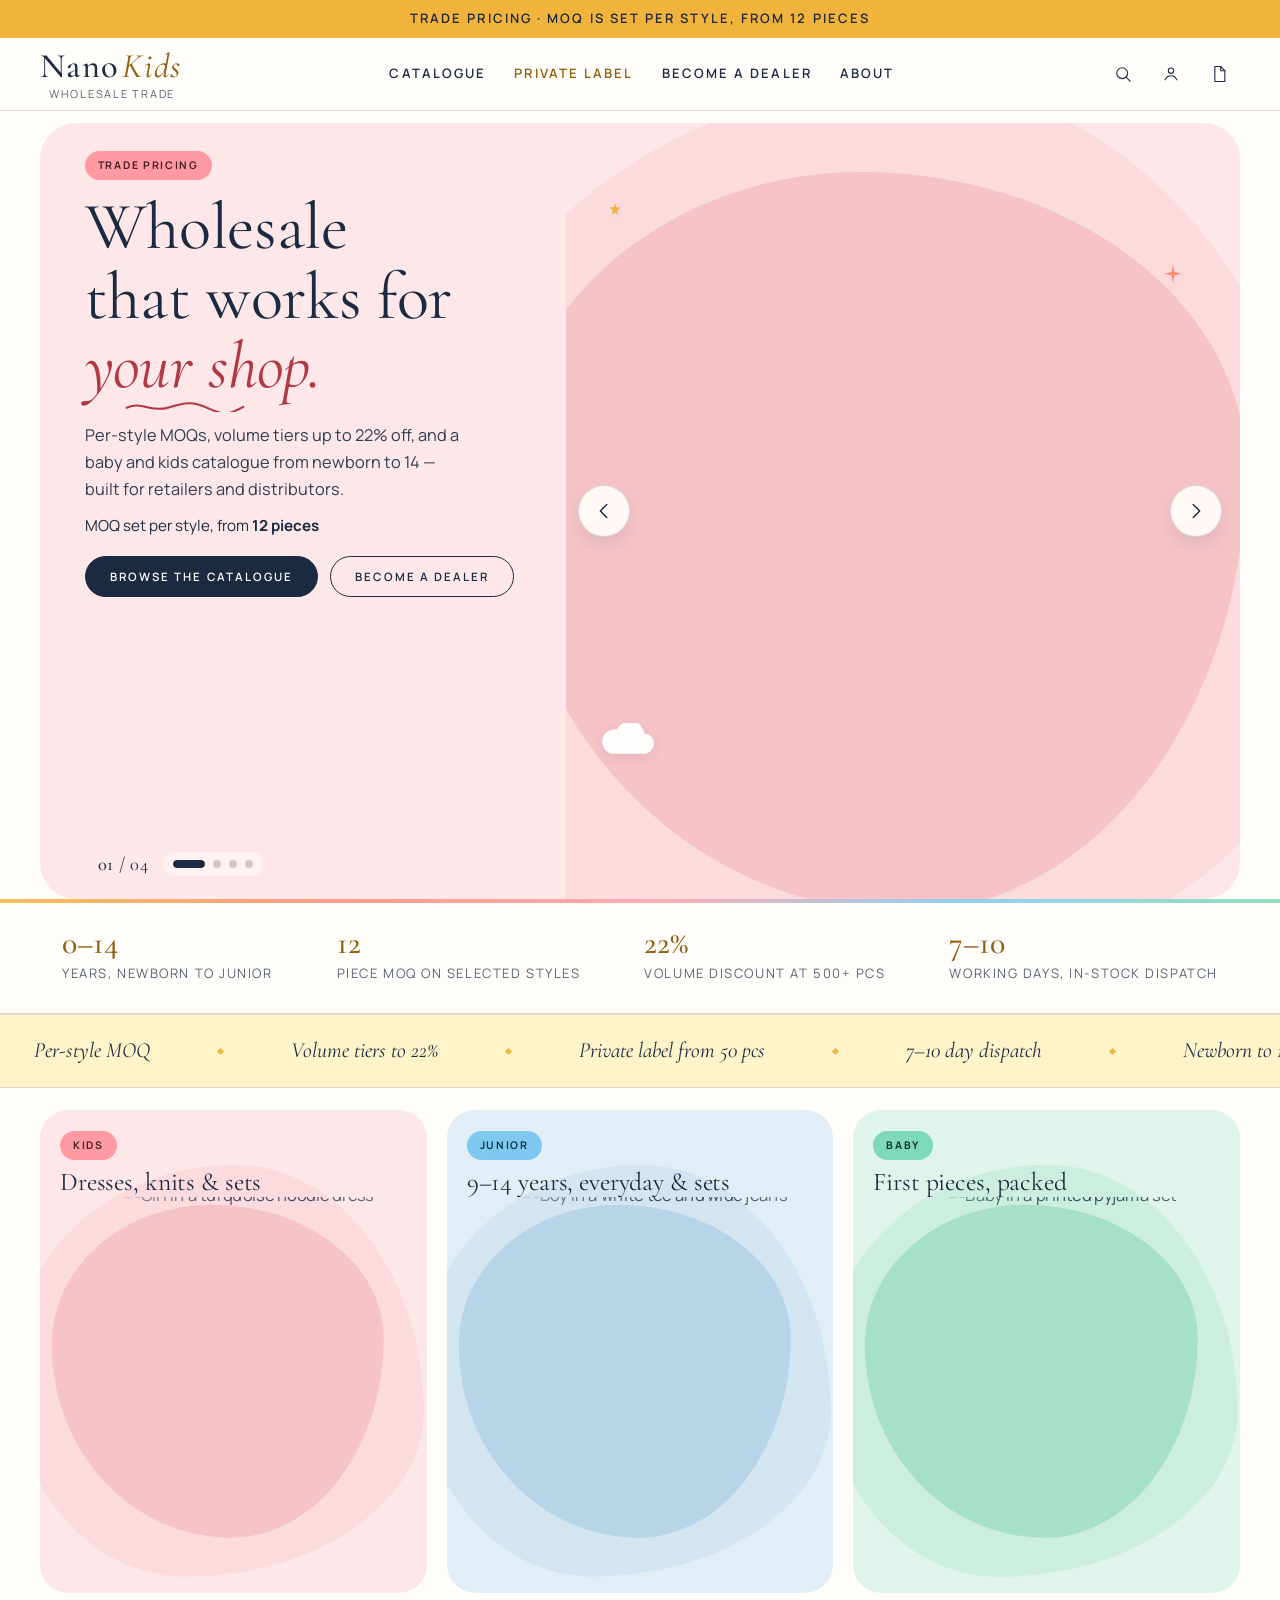
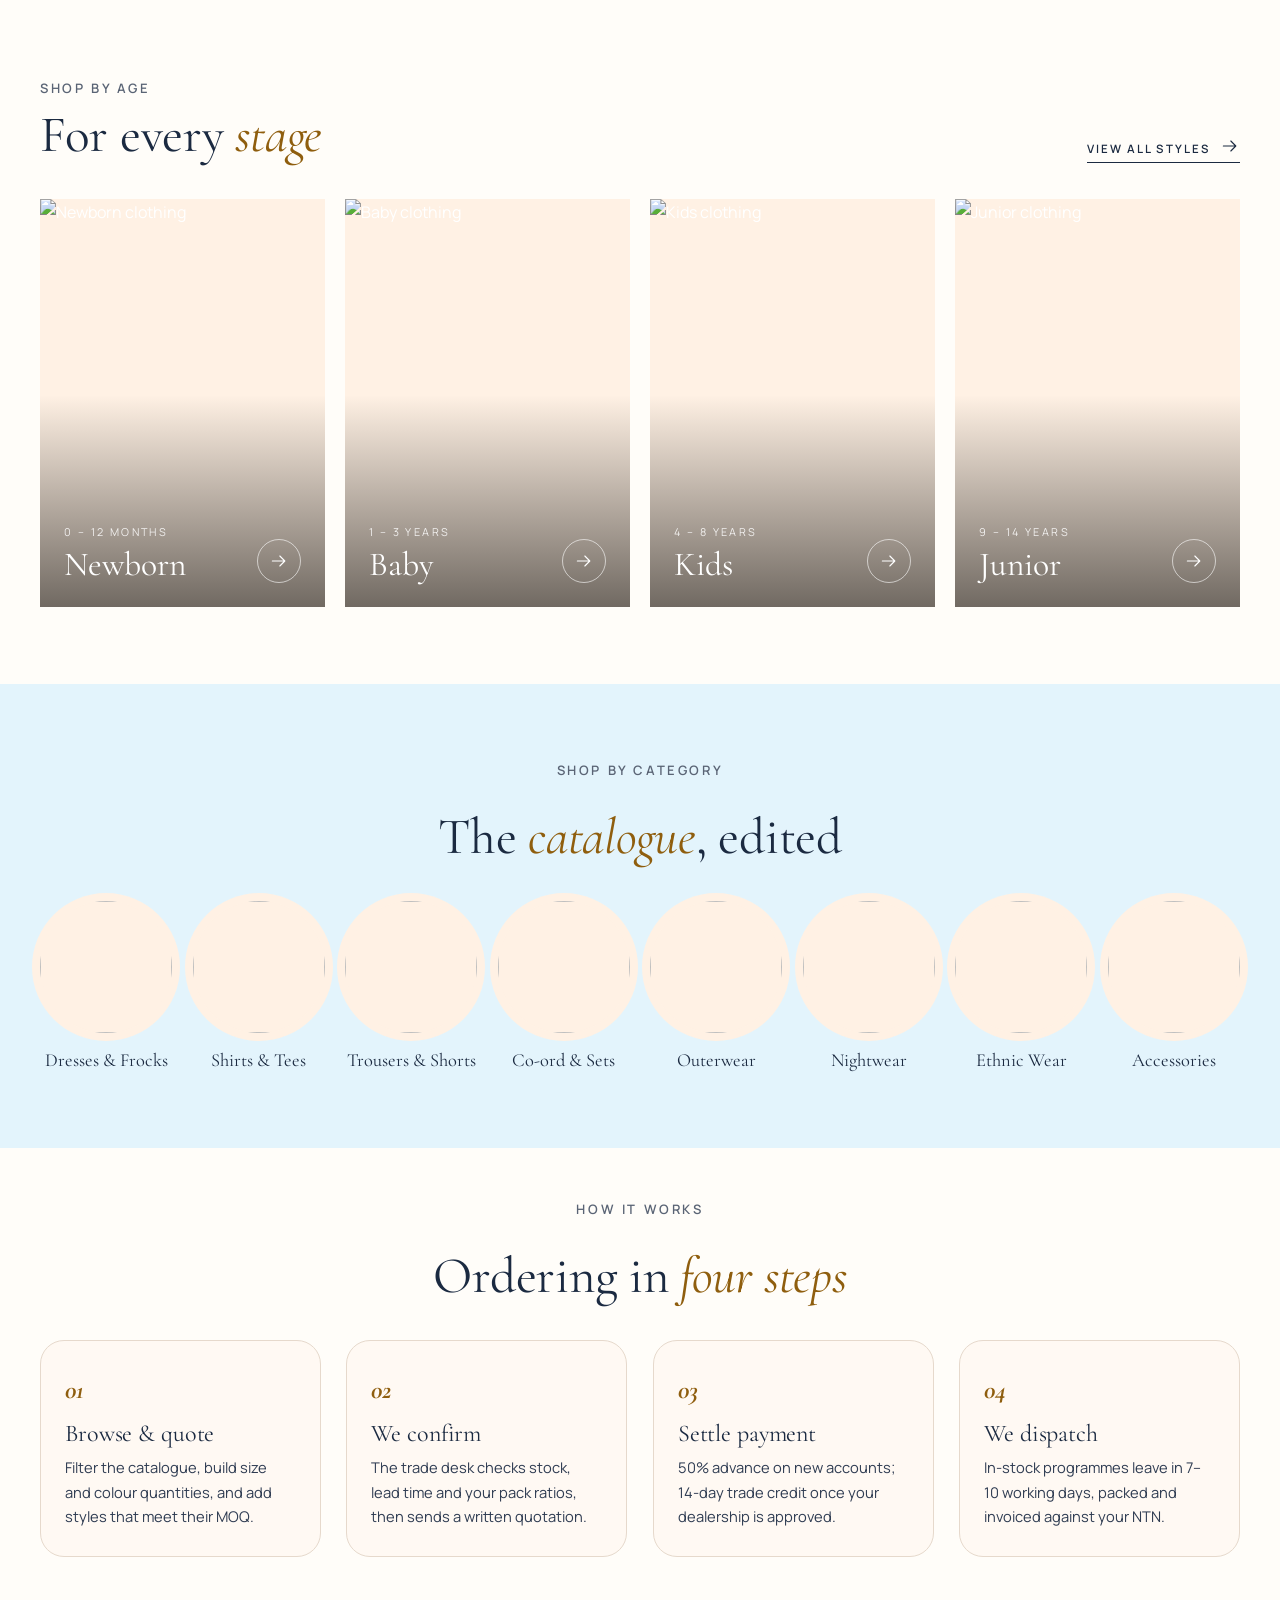
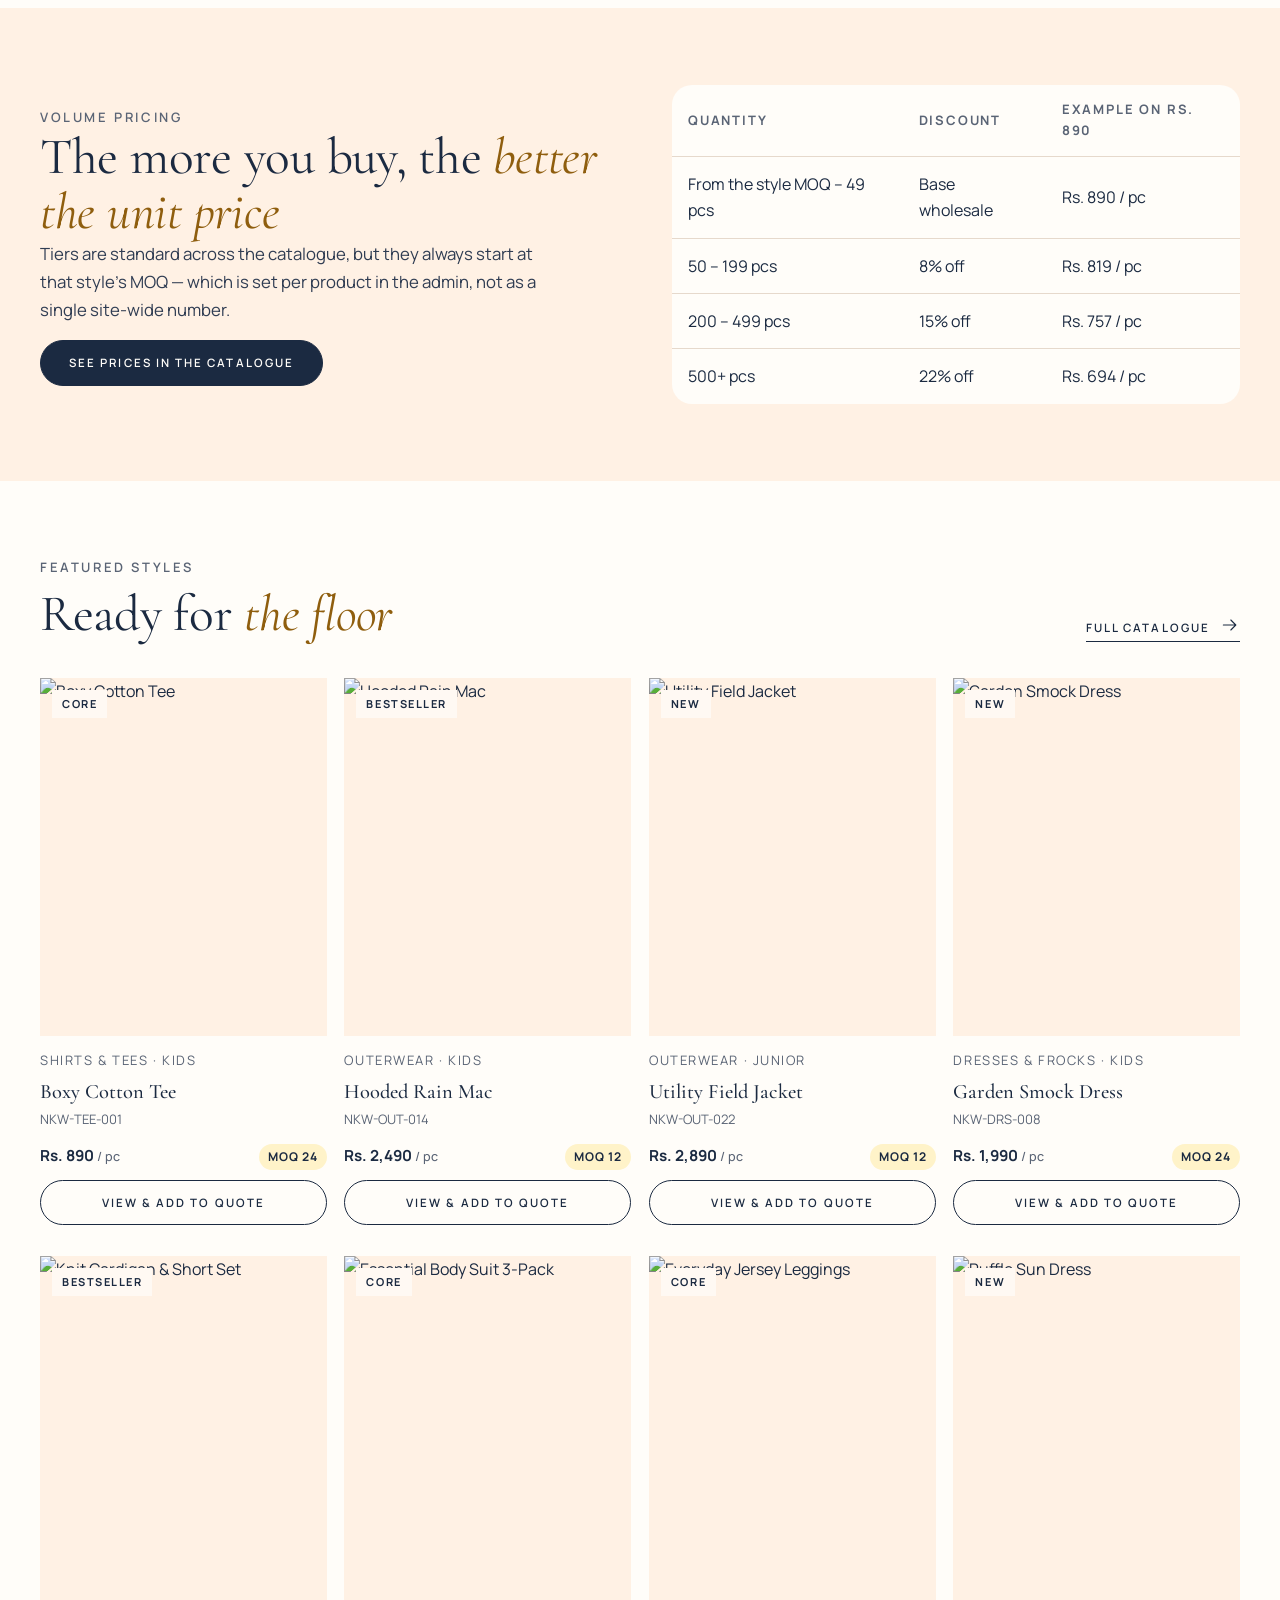
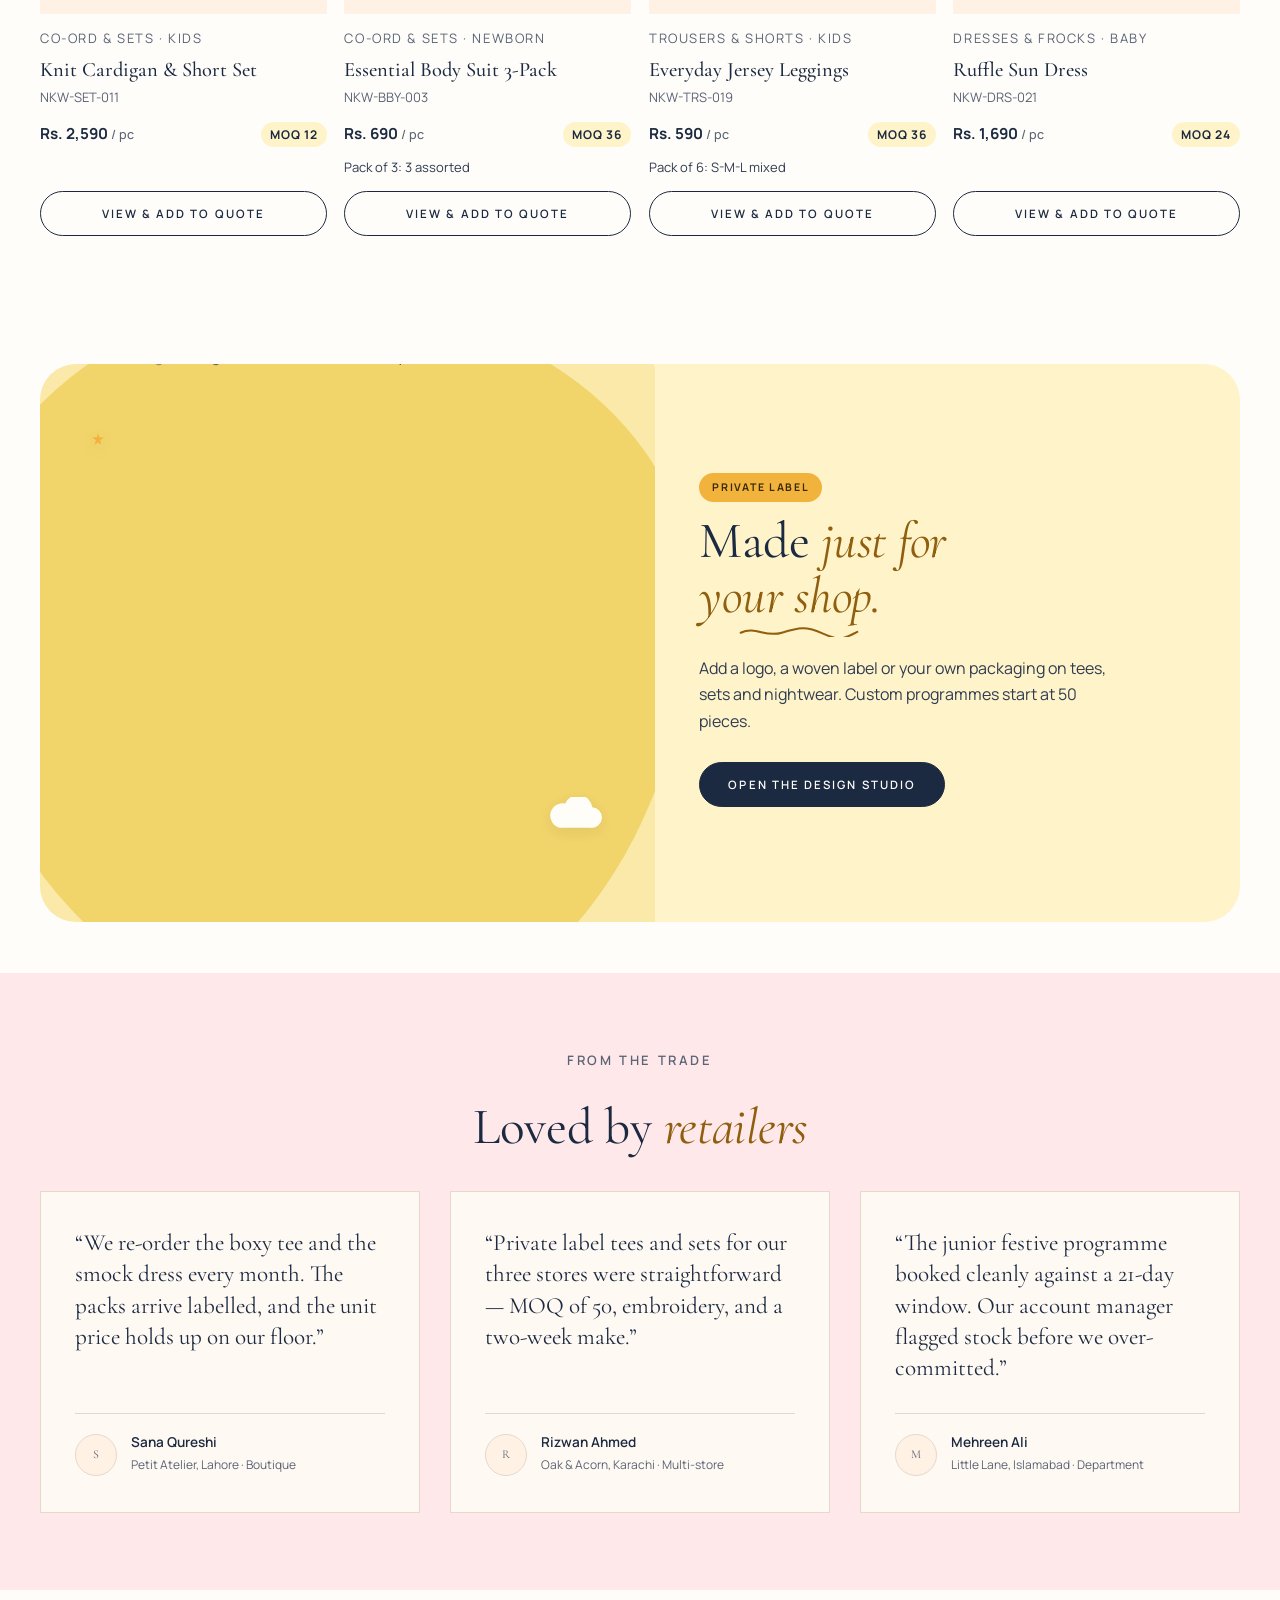
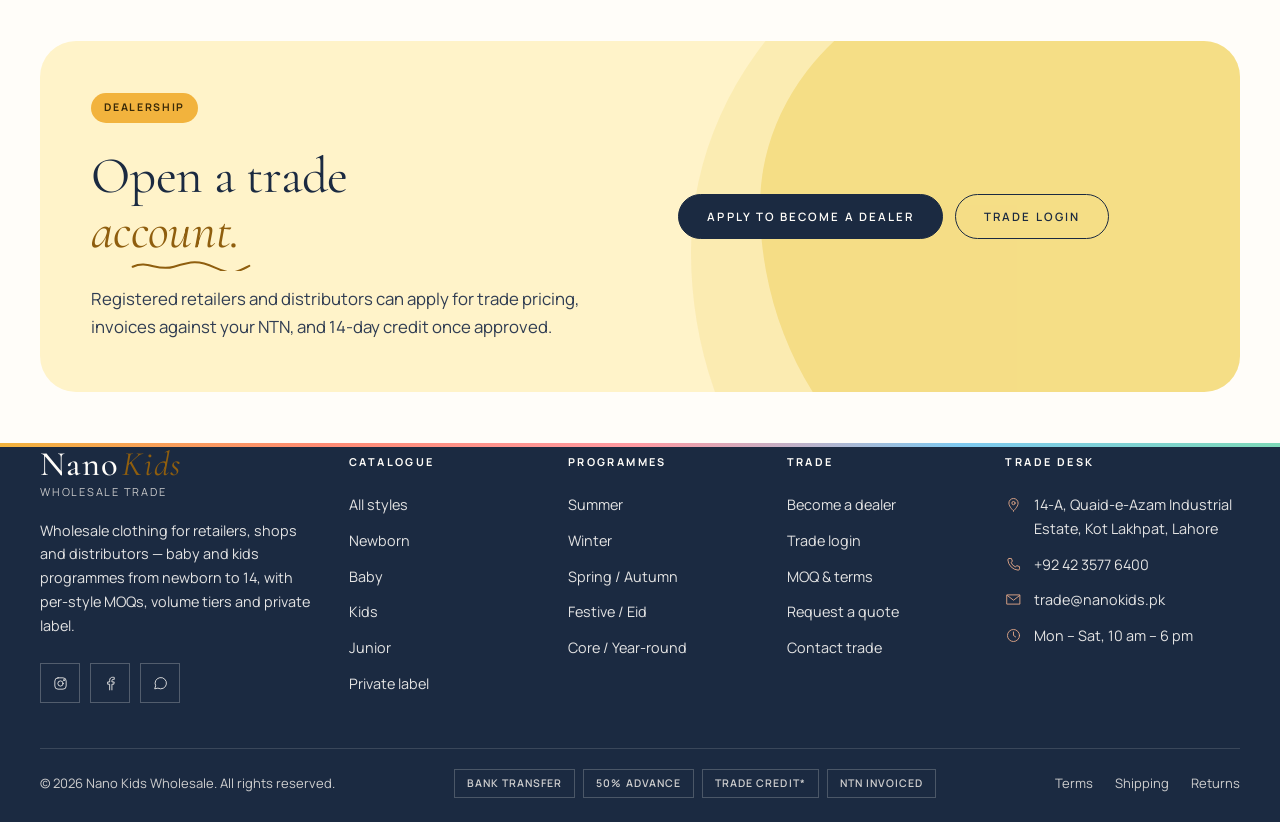
==== commit 0f329fcd: "Remove adult category" ====
--- a/index.html
+++ b/index.html
@@ -4,7 +4,7 @@
 <meta charset="utf-8">
 <meta name="viewport" content="width=device-width, initial-scale=1">
 <title>Nano Kids Wholesale — Trade catalogue for retailers</title>
-<meta name="description" content="Wholesale clothing for retailers and distributors. Per-style MOQs, volume tiers, private label, and a catalogue from newborn to adult.">
+<meta name="description" content="Wholesale baby and kids clothing for retailers and distributors. Per-style MOQs, volume tiers, private label, and a catalogue from newborn to 14.">
 <link rel="preconnect" href="https://fonts.googleapis.com">
 <link rel="preconnect" href="https://fonts.gstatic.com" crossorigin>
 <link href="https://fonts.googleapis.com/css2?family=Cormorant+Garamond:ital,wght@0,400;0,500;0,600;1,400;1,500&family=Manrope:wght@400;500;600;700&display=swap" rel="stylesheet">
@@ -23,7 +23,7 @@
           <div class="hero-slide-copy">
             <span class="hero-pill">Trade pricing</span>
             <h1>Wholesale that works for <em>your shop.<svg class="squiggle" viewBox="0 0 140 14" fill="none" aria-hidden="true"><path d="M2 9c18-8 28 6 48 0s28-8 48 1 22 7 40-2" stroke="currentColor" stroke-width="2.4" stroke-linecap="round"/></svg></em></h1>
-            <p class="lead">Per-style MOQs, volume tiers up to 22% off, and a catalogue from newborn through adult — built for retailers and distributors.</p>
+            <p class="lead">Per-style MOQs, volume tiers up to 22% off, and a baby and kids catalogue from newborn to 14 — built for retailers and distributors.</p>
             <p class="hero-offer">MOQ set per style, from <b>12 pieces</b></p>
             <div class="hero-cta">
               <a class="btn btn--pill" href="catalog.html">Browse the catalogue</a>
@@ -65,7 +65,7 @@
           <div class="hero-slide-copy">
             <span class="hero-pill">Private label</span>
             <h1>Your name, our <em>making.<svg class="squiggle" viewBox="0 0 140 14" fill="none" aria-hidden="true"><path d="M2 9c18-8 28 6 48 0s28-8 48 1 22 7 40-2" stroke="currentColor" stroke-width="2.4" stroke-linecap="round"/></svg></em></h1>
-            <p class="lead">Logo, labels and packaging on a 50-piece minimum. Use the studio to brief a tee, set or uniform programme, then add it to your quote.</p>
+            <p class="lead">Logo, labels and packaging on a 50-piece minimum. Use the studio to brief a tee, set or nightwear programme, then add it to your quote.</p>
             <p class="hero-offer">Custom programmes from <b>50 pieces</b></p>
             <div class="hero-cta">
               <a class="btn btn--pill" href="private-label.html">Start a private label</a>
@@ -84,12 +84,12 @@
       <article class="hero-slide hero-slide--mint" data-pos="left" aria-hidden="true" aria-label="Slide 4 of 4">
         <div class="hero-slide-inner">
           <div class="hero-slide-copy">
-            <span class="hero-pill">Newborn to adult</span>
-            <h1>One house, <em>every age.<svg class="squiggle" viewBox="0 0 140 14" fill="none" aria-hidden="true"><path d="M2 9c18-8 28 6 48 0s28-8 48 1 22 7 40-2" stroke="currentColor" stroke-width="2.4" stroke-linecap="round"/></svg></em></h1>
-            <p class="lead">The same considered clothing, now including adult basics, staff uniforms and shop-floor programmes — one account, one catalogue.</p>
-            <p class="hero-offer">Ages <b>0–14</b> and a full <b>adult</b> line</p>
-            <div class="hero-cta">
-              <a class="btn btn--pill" href="catalog.html?age=adults">Shop adult styles</a>
+            <span class="hero-pill">Newborn to junior</span>
+            <h1>From first pieces to <em>fourteen.<svg class="squiggle" viewBox="0 0 140 14" fill="none" aria-hidden="true"><path d="M2 9c18-8 28 6 48 0s28-8 48 1 22 7 40-2" stroke="currentColor" stroke-width="2.4" stroke-linecap="round"/></svg></em></h1>
+            <p class="lead">Baby and kids programmes in one catalogue — from newborn essentials through junior styles for shops and distributors.</p>
+            <p class="hero-offer">Ages <b>0–14</b>, newborn through junior</p>
+            <div class="hero-cta">
+              <a class="btn btn--pill" href="catalog.html">Browse the catalogue</a>
               <a class="btn btn--pill btn--ghost" href="apply.html">Become a dealer</a>
             </div>
           </div>
@@ -124,7 +124,7 @@
 
   <div class="hero-meta-bar" data-reveal>
     <div class="wrap hero-meta">
-      <div><b data-count="14" data-prefix="0–">0–14</b><span>Years, plus a full adult line</span></div>
+      <div><b data-count="14" data-prefix="0–">0–14</b><span>Years, newborn to junior</span></div>
       <div><b data-count="12" data-prefix="">12</b><span>Piece MOQ on selected styles</span></div>
       <div><b data-count="22" data-suffix="%">22%</b><span>Volume discount at 500+ pcs</span></div>
       <div><b data-count="10" data-prefix="7–">7–10</b><span>Working days, in-stock dispatch</span></div>
@@ -132,8 +132,8 @@
   </div>
 
   <div class="strip" aria-hidden="true"><div class="strip-track">
-    <span>Per-style MOQ</span><span>Volume tiers to 22%</span><span>Private label from 50 pcs</span><span>7–10 day dispatch</span><span>Newborn to adult</span><span>Trade credit for approved dealers</span>
-    <span>Per-style MOQ</span><span>Volume tiers to 22%</span><span>Private label from 50 pcs</span><span>7–10 day dispatch</span><span>Newborn to adult</span><span>Trade credit for approved dealers</span>
+    <span>Per-style MOQ</span><span>Volume tiers to 22%</span><span>Private label from 50 pcs</span><span>7–10 day dispatch</span><span>Newborn to 14</span><span>Trade credit for approved dealers</span>
+    <span>Per-style MOQ</span><span>Volume tiers to 22%</span><span>Private label from 50 pcs</span><span>7–10 day dispatch</span><span>Newborn to 14</span><span>Trade credit for approved dealers</span>
   </div></div>
 
   <section class="promo-row">
@@ -143,10 +143,10 @@
         <div class="hero-photo"><img src="https://images.pexels.com/photos/28506036/pexels-photo-28506036.jpeg?auto=compress&amp;cs=tinysrgb&amp;w=900" alt="Girl in a turquoise hoodie dress"></div>
         <div class="promo-copy"><span class="hero-pill">Kids</span><h3>Dresses, knits &amp; sets</h3></div>
       </a>
-      <a class="promo-tile promo-tile--sky" href="catalog.html?age=adults">
+      <a class="promo-tile promo-tile--sky" href="catalog.html?age=junior">
         <div class="hero-blob" aria-hidden="true"></div>
         <div class="hero-photo"><img src="https://images.pexels.com/photos/31703288/pexels-photo-31703288.jpeg?auto=compress&amp;cs=tinysrgb&amp;w=900" alt="Boy in a white tee and wide jeans"></div>
-        <div class="promo-copy"><span class="hero-pill">Adults</span><h3>Tees, shirts &amp; uniforms</h3></div>
+        <div class="promo-copy"><span class="hero-pill">Junior</span><h3>9–14 years, everyday &amp; sets</h3></div>
       </a>
       <a class="promo-tile promo-tile--mint" href="catalog.html?age=baby">
         <div class="hero-blob" aria-hidden="true"></div>
@@ -162,7 +162,7 @@
         <div><span class="eyebrow">Shop by age</span><h2>For every <em>stage</em></h2></div>
         <a class="link" href="catalog.html">View all styles <svg class="ico" viewBox="0 0 24 24"><path d="M4 12h15M13 6l6 6-6 6"/></svg></a>
       </div>
-      <div class="age-grid age-grid--5" id="ageGrid"></div>
+      <div class="age-grid" id="ageGrid"></div>
     </div>
   </section>
 
@@ -230,7 +230,7 @@
         <div class="promo-banner-copy" data-reveal>
           <span class="hero-pill">Private label</span>
           <h2>Made <em>just for your shop.<svg class="squiggle" viewBox="0 0 140 14" fill="none" aria-hidden="true"><path d="M2 9c18-8 28 6 48 0s28-8 48 1 22 7 40-2" stroke="currentColor" stroke-width="2.4" stroke-linecap="round"/></svg></em></h2>
-          <p>Add a logo, a woven label or your own packaging on tees, sets and staff uniforms. Custom programmes start at 50 pieces.</p>
+          <p>Add a logo, a woven label or your own packaging on tees, sets and nightwear. Custom programmes start at 50 pieces.</p>
           <a class="btn btn--pill" href="private-label.html">Open the design studio</a>
         </div>
       </div>
@@ -242,7 +242,7 @@
       <div class="section-head section-head--center" data-reveal><span class="eyebrow">From the trade</span><h2>Loved by <em>retailers</em></h2></div>
       <div class="testi-grid">
         <figure class="testi" data-reveal><blockquote>“We re-order the boxy tee and the smock dress every month. The packs arrive labelled, and the unit price holds up on our floor.”</blockquote><figcaption><span class="avatar">S</span><div><b>Sana Qureshi</b><span>Petit Atelier, Lahore · Boutique</span></div></figcaption></figure>
-        <figure class="testi" data-reveal style="--d:.1s"><blockquote>“Private label staff polos for our three stores were straightforward — MOQ of 50, embroidery, and a two-week make.”</blockquote><figcaption><span class="avatar">R</span><div><b>Rizwan Ahmed</b><span>Oak &amp; Acorn, Karachi · Multi-store</span></div></figcaption></figure>
+        <figure class="testi" data-reveal style="--d:.1s"><blockquote>“Private label tees and sets for our three stores were straightforward — MOQ of 50, embroidery, and a two-week make.”</blockquote><figcaption><span class="avatar">R</span><div><b>Rizwan Ahmed</b><span>Oak &amp; Acorn, Karachi · Multi-store</span></div></figcaption></figure>
         <figure class="testi" data-reveal style="--d:.2s"><blockquote>“The junior festive programme booked cleanly against a 21-day window. Our account manager flagged stock before we over-committed.”</blockquote><figcaption><span class="avatar">M</span><div><b>Mehreen Ali</b><span>Little Lane, Islamabad · Department</span></div></figcaption></figure>
       </div>
     </div>
